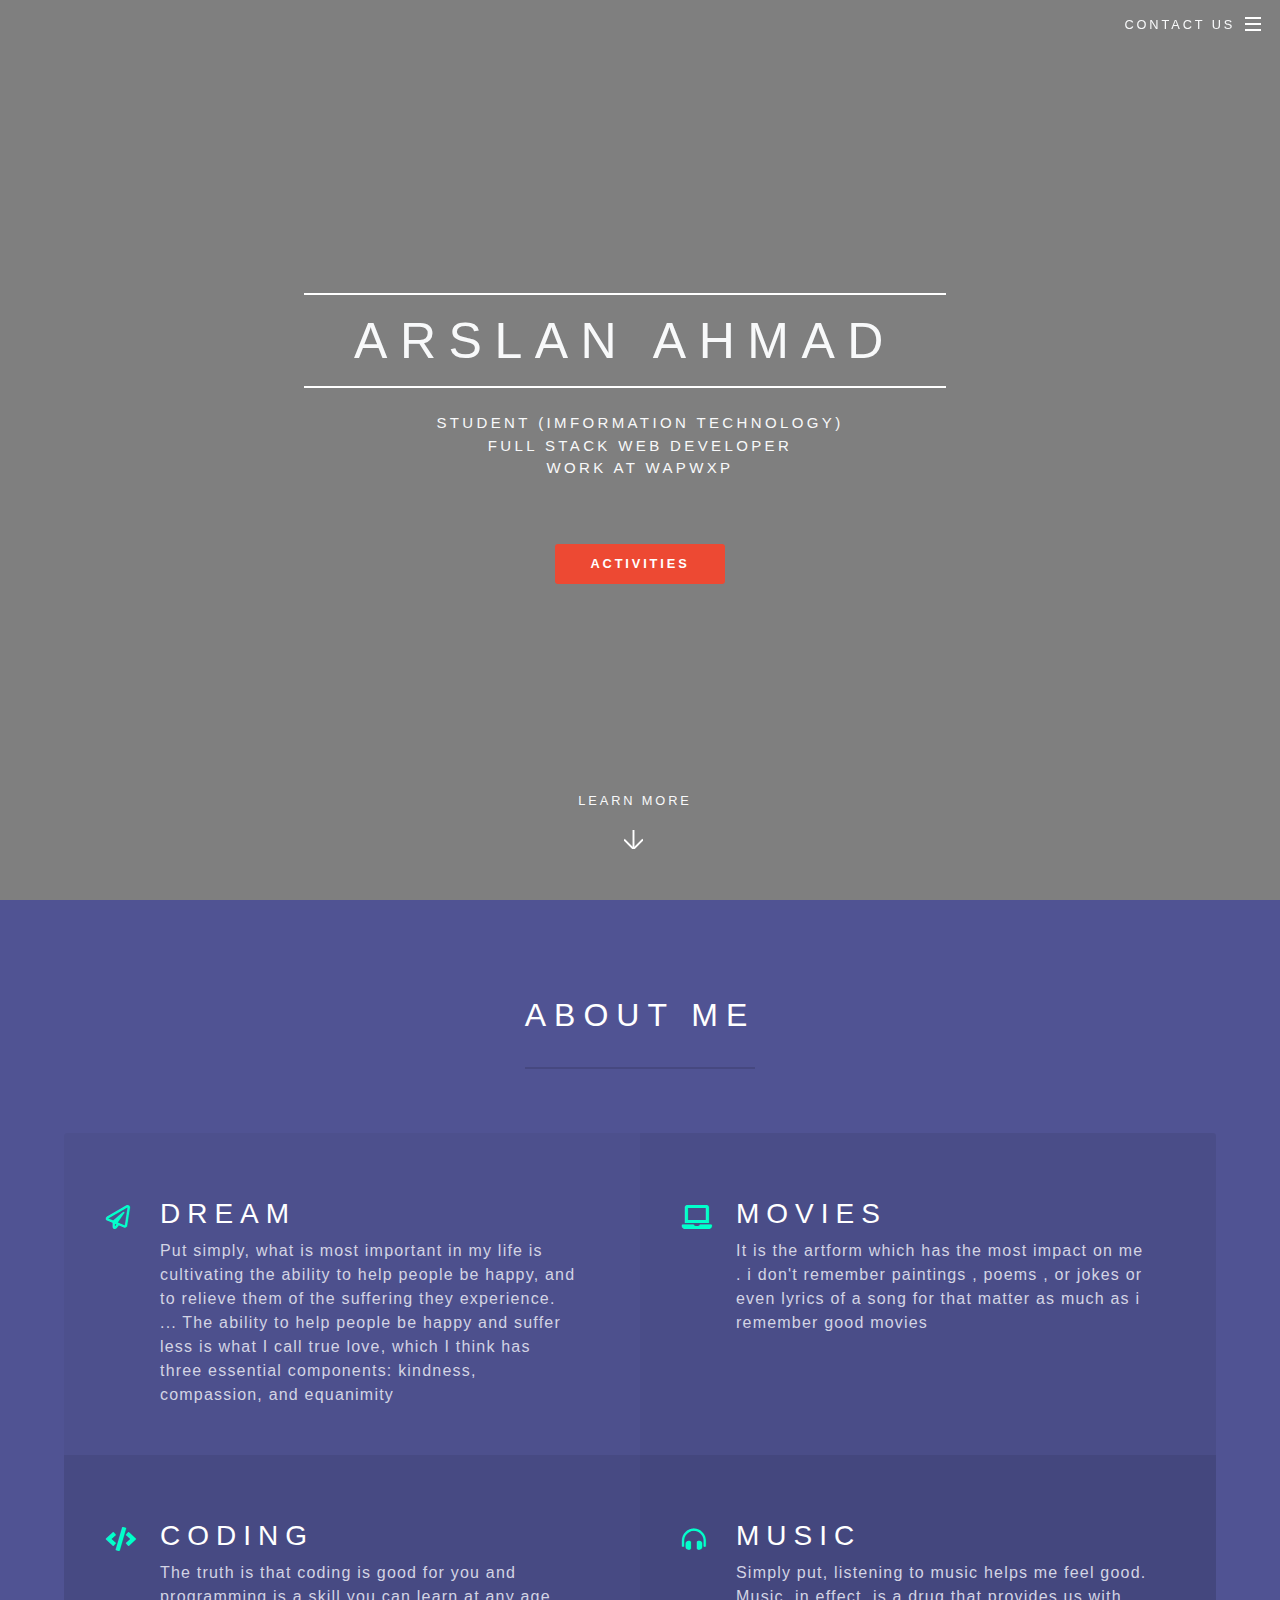
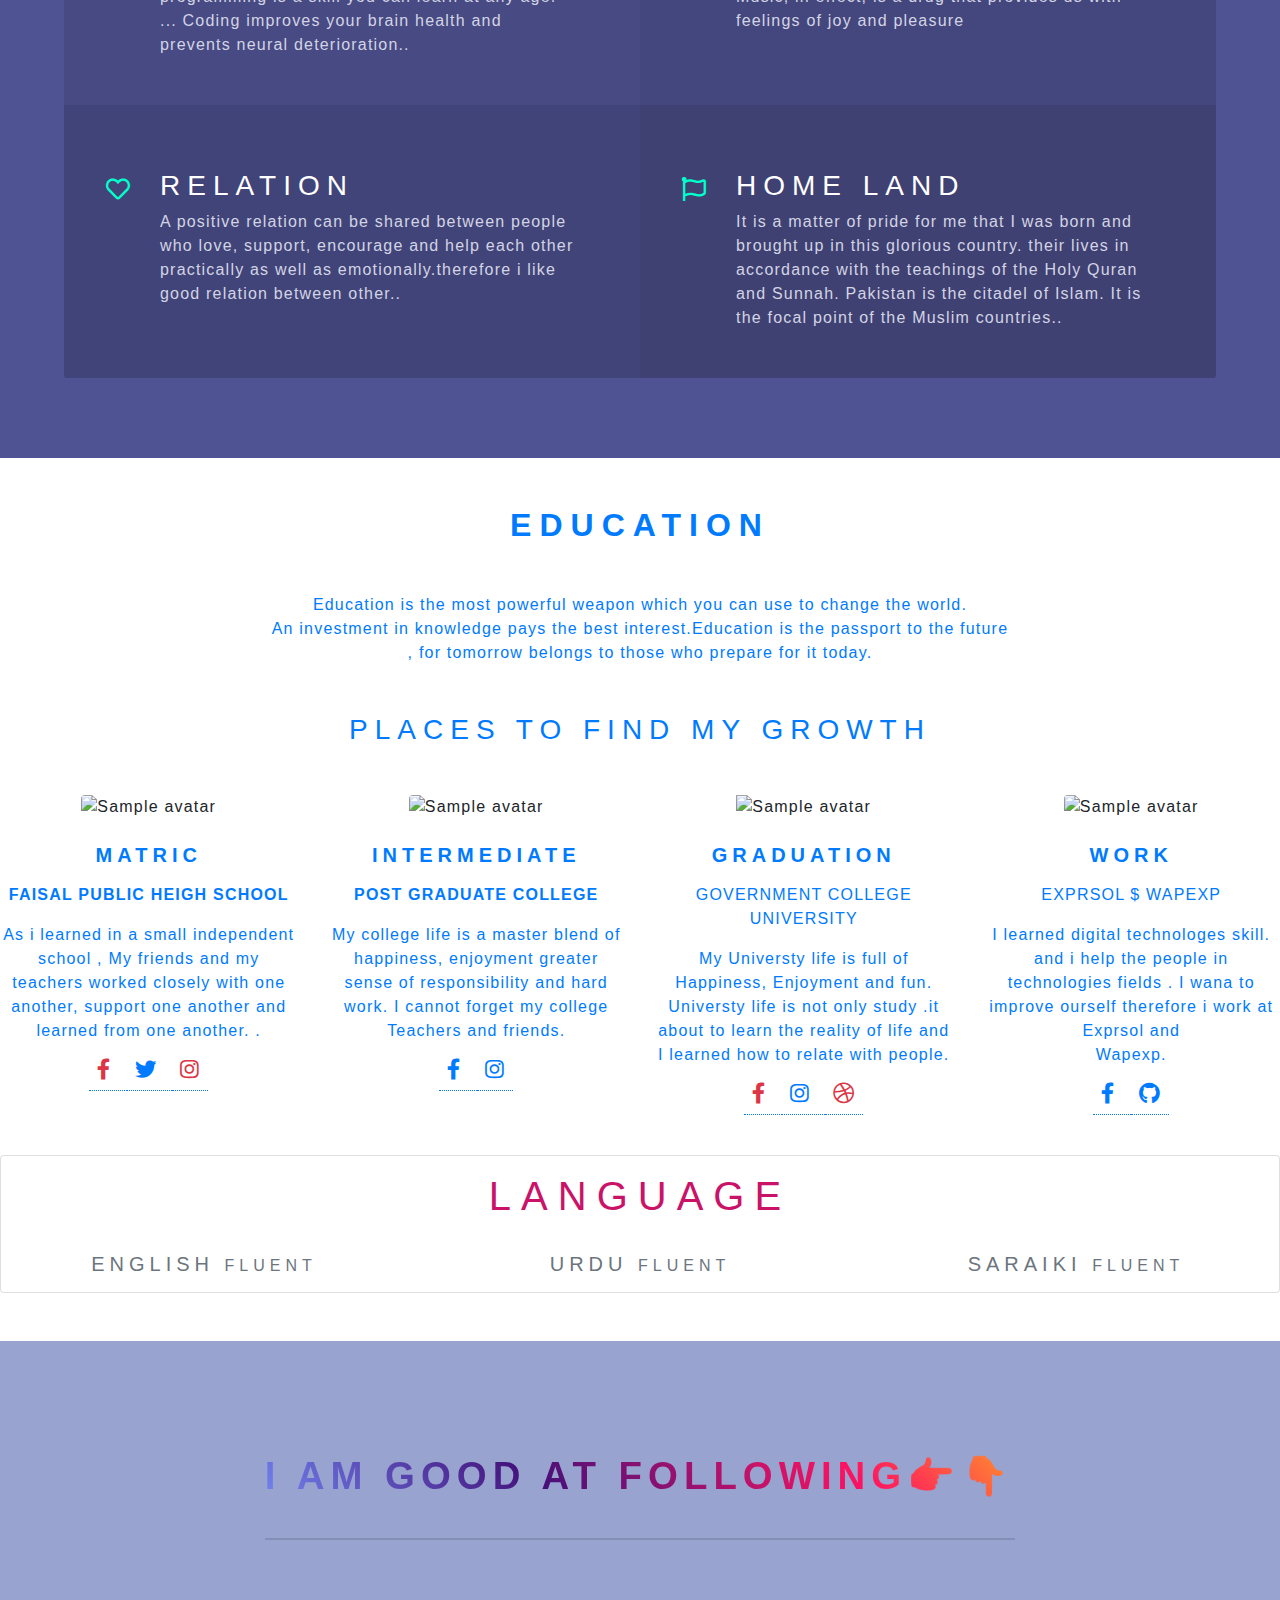
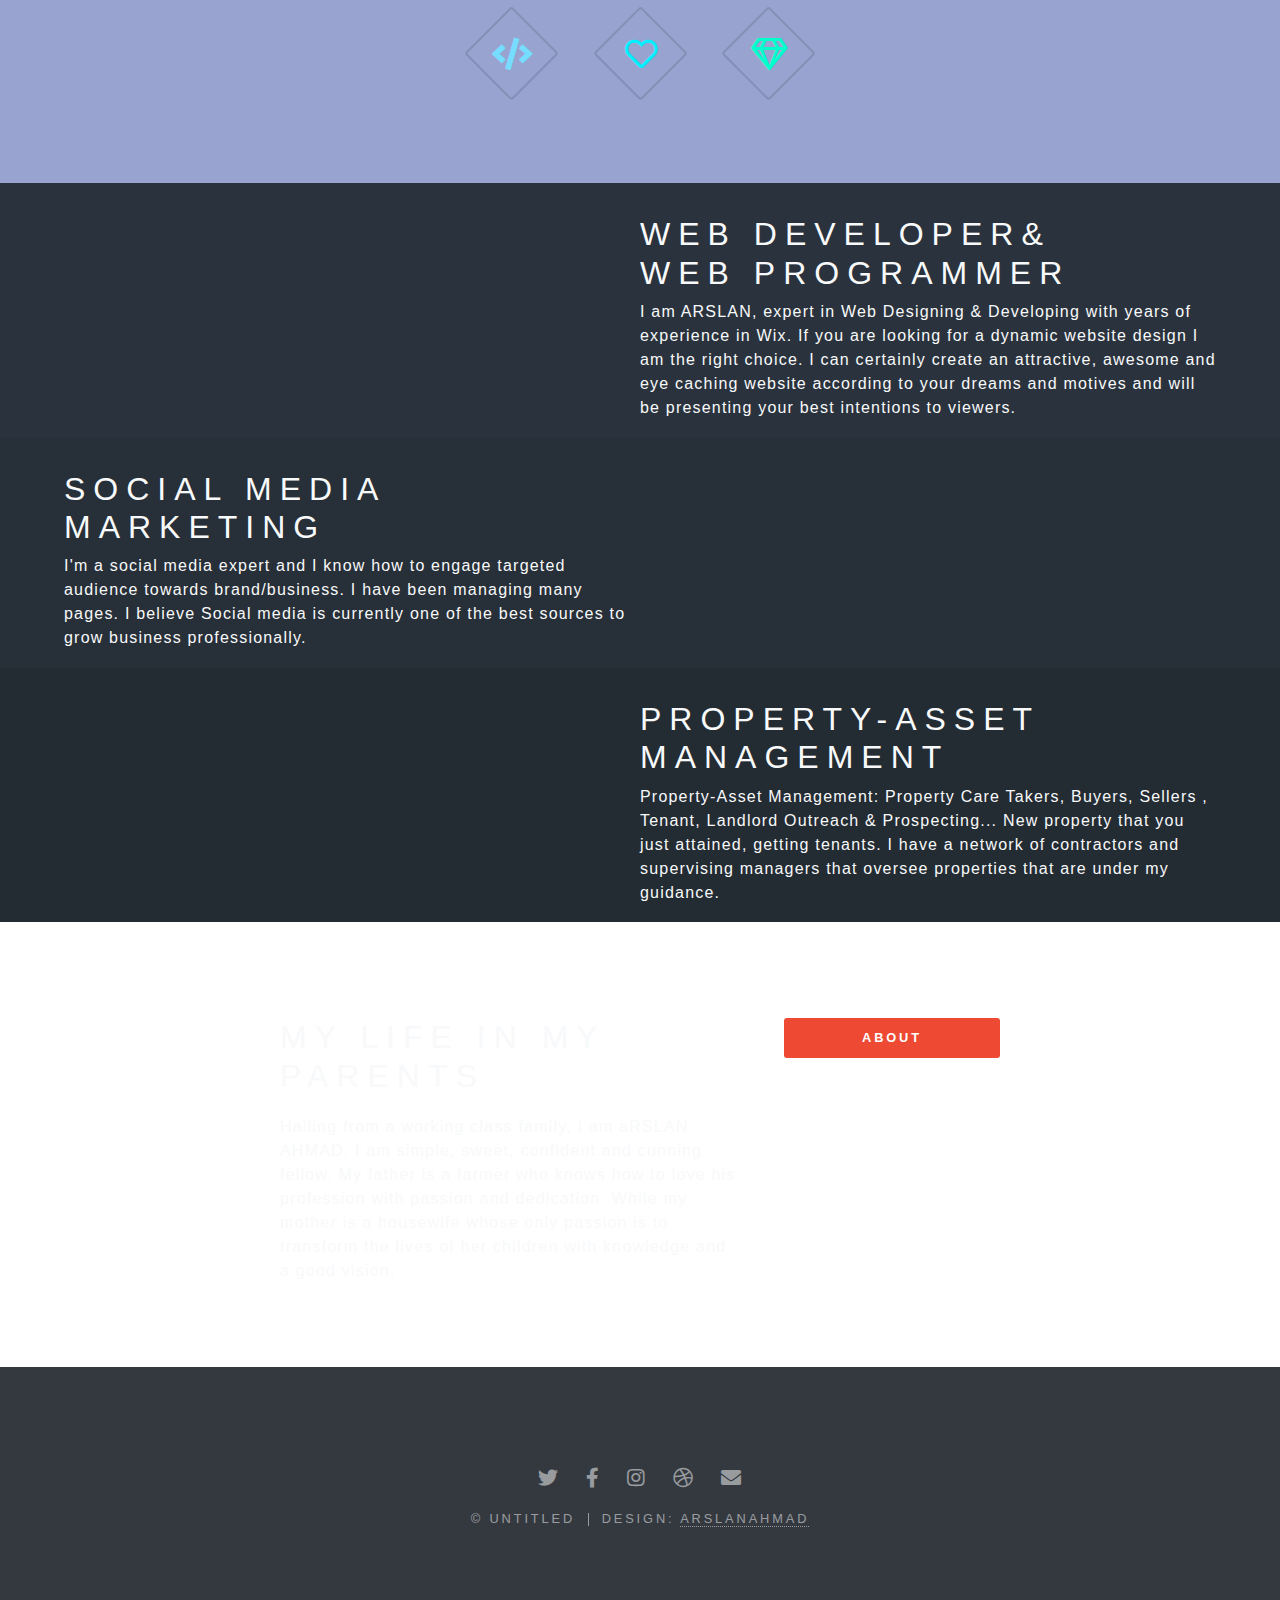
==== index.html @ 843a2f15 "update index.html" ====
<!DOCTYPE HTML>
<!--
	Spectral by HTML5 UP
	html5up.net | @ajlkn
	Free for personal and commercial use under the CCA 3.0 license (html5up.net/license)
-->
<html>
	<head>
		<title>PORTFOLIO</title>
		<meta charset="utf-8" />
		<meta name="viewport" content="width=device-width, initial-scale=1, user-scalable=no" />
		<link rel="stylesheet" href="assets/css/main.css" />
		<script src="https://code.jquery.com/jquery-3.2.1.slim.min.js" integrity="sha384-KJ3o2DKtIkvYIK3UENzmM7KCkRr/rE9/Qpg6aAZGJwFDMVNA/GpGFF93hXpG5KkN" crossorigin="anonymous"></script>
<script src="https://cdnjs.cloudflare.com/ajax/libs/popper.js/1.12.9/umd/popper.min.js" integrity="sha384-ApNbgh9B+Y1QKtv3Rn7W3mgPxhU9K/ScQsAP7hUibX39j7fakFPskvXusvfa0b4Q" crossorigin="anonymous"></script>
<script src="https://maxcdn.bootstrapcdn.com/bootstrap/4.0.0/js/bootstrap.min.js" integrity="sha384-JZR6Spejh4U02d8jOt6vLEHfe/JQGiRRSQQxSfFWpi1MquVdAyjUar5+76PVCmYl" crossorigin="anonymous"></script>
		<link rel="stylesheet" href="https://maxcdn.bootstrapcdn.com/bootstrap/4.0.0/css/bootstrap.min.css" integrity="sha384-Gn5384xqQ1aoWXA+058RXPxPg6fy4IWvTNh0E263XmFcJlSAwiGgFAW/dAiS6JXm" crossorigin="anonymous">
		<noscript><link rel="stylesheet" href="assets/css/noscript.css" /></noscript>
	</head>
	<body class="landing is-preload">

		<!-- Page Wrapper -->
			<div id="page-wrapper">

				<!-- Header -->
					<header id="header" class="alt">
						<h1><a href="index.html" class=" text-light" style="  text-decoration:none; margin-left:-30px;">ARSLAN </a></h1>
						<nav id="nav">
							<ul>
								<li class="special">
									<li><a  class="menuToggle text-light" href="ContactFrom_v1/cont/contact.html" style="text-decoration:none;">CONTACT Us</a></li>
									<div id="menu">
										<ul>
											
										
										</ul>
									</div>
								</li>
							</ul>
						</nav>
					</header>

				<!-- Banner -->
					<section id="banner">
						<div class="inner">
							<h2 class="text-light " style="font-size:50px; margin-left:-30px">ARSLAN AHMAD</h2>
							<p class="text-light mt-3" style="font-size:15px;">STUDENT (IMFORMATION TECHNOLOGY)<br />
							FULL STACK WEB DEVELOPER<br />
							WORK AT WAPWXP<br />
							</p>
							<ul class="actions special">
								<li><a href="#one" class="button primary mt-5  " style="  text-decoration:none;">Activities</a></li>
							</ul>
						</div>
						<a href="#three" class="more scrolly text-light " style="  text-decoration:none;" >Learn More</a>
					</section>

				<!-- Three -->
					<section id="three" class="wrapper style3 special">
						<div class="inner">
							<header class="major">
								<h2>ABOUT ME</h2>
								
							</header>
							<ul class="features">
								<li class="icon fa-paper-plane">
									<h3>Dream</h3>
									<p> Put simply, what is most important in my life is cultivating the ability to help people be happy, and to relieve them of the suffering they experience. ... The ability to help people be happy and suffer 
									less is what I call true love, which I think has three essential components: kindness, compassion, and equanimity</p>
								</li>
								<li class="icon solid fa-laptop">
									<h3>MOVIES</h3>
									<p>It is the artform which has the most impact on me . i don't remember paintings , poems , or jokes or even lyrics of a song for that matter as much
									as i remember good movies </p>
								</li>
								<li class="icon solid fa-code">
									<h3>CODING</h3>
									<p> The truth is that coding is good for you and programming is a skill you can learn at any age. ... Coding improves your brain 
									health and prevents neural deterioration..</p>
								</li>
								<li class="icon solid fa-headphones-alt">
									<h3>MUSIC</h3>
									<p> Simply put, listening to music helps me feel good. Music, in effect, is a drug that provides us with feelings of joy and pleasure</p>
								</li>
								<li class="icon fa-heart">
									<h3>RELATION</h3>
									<p>A positive relation can be shared between  people who love, support, encourage and help each other practically as well as emotionally.therefore i like good 
									relation between other..</p>
								</li>
								<li class="icon fa-flag">
									<h3>HOME LAND</h3>
									<p>It is a matter of pride for me that I was born and brought up in this glorious country. their lives in accordance with the teachings of the Holy Quran and Sunnah.
									Pakistan is the citadel of Islam. It is the focal point of the Muslim countries..</p>
								</li>
							</ul>
						</div>
					</section>
<!-- Section: Team v.1 -->
<section class="team-section text-center my-5 ">

  <!-- Section heading -->
  <h2 class="h1-responsive font-weight-bold my-5 text-primary">EDUCATION</h2>
  <!-- Section description -->
  <p class=" w-responsive mx-auto mb-5 text-primary">  Education is the most powerful weapon which you can use to change the world.</br>
	  An investment in knowledge pays the best interest.Education is the passport  to the future</br>
                    , for tomorrow belongs to those who prepare for it today.
   </p>
<h3 class=" mb-5 text-primary">Places to Find My Growth</h3>
  <!-- Grid row -->
  <div class="row">

    <!-- Grid column -->
    <div class="col-lg-3 blue-text  col-md-6 mb-lg-0 mb-5">
      <div class="avatar mx-auto">
        <img src="images/sch.jpeg"  height="250px" weight="250px" class="rounded z-depth-1"
          alt="Sample avatar">
      </div>
      <h5 class="font-weight-bold mt-4 mb-3 text-primary">MATRIC</h5>
      <p class="text-uppercase text-primary"><strong class="text-primary"> FAisal Public Heigh School</strong></p>
      <p class="text-primary">As i learned in a small independent school , My friends and my teachers worked closely with one
	  another, support one another and learned from one another.
       .</p>
      <ul class="list-unstyled mb-0">
        <!-- Facebook -->
        <a class="p-2 fa-lg fb-ic" href="#"> 
          <i class="fab fa-facebook-f text-danger"> </i>
        </a>
        <!-- Twitter -->
        <a class="p-2 fa-lg tw-ic" href="#">
          <i class="fab fa-twitter blue-text"> </i>
        </a>
        <!-- Instagram -->
        <a class="p-2 fa-lg ins-ic" href="#">
          <i class="fab fa-instagram text-danger"> </i>
        </a>
      </ul>
    </div>
    <!-- Grid column -->

    <!-- Grid column -->
    <div class="col-lg-3 col-md-6 mb-lg-0 mb-5">
      <div class="avatar mx-auto">
        <img src="images/sch.jpeg"  height="250px" weight="250px" class="rounded z-depth-1"
          alt="Sample avatar">
      </div>
      <h5 class="font-weight-bold mt-4 mb-3 text-primary">INTERMEDIATE</h5>
      <p class="text-uppercase text-primary"><strong class="text-primary">POST GRADUATE COLLEGE </strong></p>
      <p class="text-primary">My college life is a master blend of happiness, enjoyment greater sense of responsibility and hard work.
I cannot forget my college Teachers and friends.</p>
      <ul class="list-unstyled mb-0">
        <!-- Facebook -->
        <a class="p-2 fa-lg fb-ic" href="#">
          <i class="fab fa-facebook-f blue-text"> </i>
        </a>
        <!-- Instagram -->
        <a class="p-2 fa-lg ins-ic" href="#">
          <i class="fab fa-instagram blue-text"> </i>
        </a>
      </ul>
    </div>
    <!-- Grid column -->

    <!-- Grid column -->
    <div class="col-lg-3 col-md-6 mb-md-0 mb-5">
      <div class="avatar mx-auto">
        <img src="images/sch.jpeg"  height="250px" weight="150px" class="rounded- z-depth-1"
          alt="Sample avatar">
      </div>
      <h5 class="font-weight-bold mt-4 mb-3 text-primary">GRADUATION</h5>
      <p class="text-uppercase text-primary">Government College University</p>
      <p class="text-primary">My Universty life is full of  Happiness, Enjoyment and fun.
Universty life is not only study .it about to learn the reality of life
and I learned how to relate with people.</p>
      <ul class="list-unstyled mb-0">
        <!-- Facebook -->
        <a class="p-2 fa-lg fb-ic" href="#">
          <i class="fab fa-facebook-f text-danger"> </i>
        </a>
        <!-- Instagram -->
        <a class="p-2 fa-lg ins-ic" href="#">
          <i class="fab fa-instagram blue-text"> </i>
        </a>
        <!-- Dribbble -->
        <a class="p-2 fa-lg ins-ic" href="#">
          <i class="fab fa-dribbble text-danger"> </i>
        </a>
      </ul>
    </div>
    <!-- Grid column -->

    <!-- Grid column -->
    <div class="col-lg-3 col-md-6">
      <div class="avatar mx-auto">
        <img src="images/ex.jpg" height="250px"		class="rounded z-depth-1"
          alt="Sample avatar">
      </div>
      <h5 class="font-weight-bold mt-4 mb-3 text-primary">WORK</h5>
      <p class="text-uppercase text-primary">EXPRSOL $ WAPEXP</p>
      <p class="text-primary">I learned digital technologes skill.
and  i help the people in technologies fields .
I wana to improve ourself therefore i work at Exprsol and<br> Wapexp.</p>
      <ul class="list-unstyled mb-0">
        <!-- Facebook -->
        <a class="p-2 fa-lg fb-ic" href="#">
          <i class="fab fa-facebook-f blue-text"> </i>
        </a>
        <!-- Github -->
        <a class="p-2 fa-lg ins-ic" href="#">
          <i class="fab fa-github blue-text"> </i>
        </a>
      </ul>
    </div>
    <!-- Grid column -->

  </div>
  <!-- Grid row -->
 <div class="card mt-5 mb-5">
          <div class="card-block">
            <h2 class="mb-3 mt-3" style="font-size:40px; color:#CA1268">Language</h2>
            <div class="row">
              <div class="col-md-4">
                <div class="language-experience">
                  <h3 class="h5 m-3  text-secondary">English  <small>Fluent</small></h3>
                </div>
              </div>
              <div class="col-md-4">
                <div class="language-experience">
                  <h3 class="h5 m-3 text-secondary">Urdu  <small>Fluent</small></h3>
                </div>
              </div>
              <div class="col-md-4">
                <div class="language-experience">
                  <h3 class="h5 m-3 text-secondary" >Saraiki  <small>Fluent</small></h3>
                </div>
              </div>
            </div>
          </div>
        </div>
</section>
<!-- Section: Team v.1 -->
				<!-- One -->
					<section id="one" class="wrapper style1 special">
						<div class="inner">
							<header class="major">
								
								
								</p>
								<h3>I am good at following👉👇</h3>
							</header>
							<ul class="icons major">
							<li><span class="icon solid fa-code major style3"><span class="label">Dolor</span></span></li>
								
								<li><span class="icon fa-heart major style2"><span class="label">Ipsum</span></span></li>
								<li><span class="icon fa-gem major style1"><span class="label">Lorem</span></span></li>
							</ul>
						</div>
					</section>

				<!-- Two -->
					<section id="two" class="wrapper alt style2">
						<section class="spotlight">
							<div class="image"><img src="images/web2.jpeg" alt="" /></div><div class="content">
								<h2 class="text-light">WEB DEVELOPER&<br />
								WEB PROGRAMMER</h2>
								<p class="text-light">
								I am ARSLAN, expert in Web Designing & Developing with years of experience in Wix. If you are looking for a dynamic website design I am the right choice. I can certainly create an attractive, awesome and eye caching
								website according to your dreams and motives and will be presenting your best intentions to viewers.
								</p>
							</div>
						</section>
						<section class="spotlight">
							<div class="image"><img src="images/so.jpeg" alt="" /></div><div class="content">
								<h2 class="text-light">Social Media <br />
								Marketing</h2>
								<p class="text-light">I'm a social media expert and I know how to engage targeted audience towards brand/business. I have been managing many pages. I believe Social media
								is currently one of the best sources to grow business professionally.</p>
							</div>
						</section>
						<section class="spotlight">
							<div class="image"><img src="images/pro.jpeg" alt="" /></div><div class="content">
								<h2 class="text-light">Property-Asset<br />
								Management</h2>
								<p class="text-light">Property-Asset Management: Property Care Takers, Buyers, Sellers , Tenant, Landlord Outreach & Prospecting... New property that you just attained, getting tenants. I have a network of contractors and
								supervising managers that oversee properties that are under my guidance.</p>
							</div>
						</section>
					</section>

				<!-- CTA -->
					<section id="cta" class="wrapper style4">
						<div class="inner">
							<header>
								<h2 class="text-light pb-3">MY LIFE IN my PARENTS</h2>
								<p class="text-light">Hailing from a working class family, I am aRSLAN AHMAD. I am simple, sweet, confident and cunning fellow. My father is a farmer who knows how to love his profession with passion and dedication. While my mother is a housewife
								whose only passion is to transform the lives of her children with knowledge and a good vision.</p>
							</header>
							<ul class="actions stacked">
								<li><a href="#three" class="button fit primary" class="text-light" style="  text-decoration:none;">ABOUT</a></li>
								<li><a href="ContactFrom_v1/cont/contact.html" class="button fit" class="text-light mt-5" style="  text-decoration:none; margin-top:130px;">Learn More</a></li>
							</ul>
						</div>
					</section>

				<!-- Footer -->
					<footer id="footer">
						<ul class="icons">
							<li><a href="https://twitter.com/ArslanAzad0" class="icon brands fa-twitter"><span class="label">Twitter</span></a></li>
							<li><a href="https://www.facebook.com/profile.php?id=100014050231134" class="icon brands fa-facebook-f"><span class="label">Facebook</span></a></li>
							<li><a href="https://www.instagram.com/arslanazaad/" class="icon brands fa-instagram"><span class="label">Instagram</span></a></li>
							<li><a href="#" class="icon brands fa-dribbble"><span class="label">Dribbble</span></a></li>
							<li><a href="#" class="icon solid fa-envelope"><span class="label">Email</span></a></li>
						</ul>
						<ul class="copyright">
							<li>&copy; Untitled</li><li>Design: <a href="">aRSLANAHMAD</a></li>
						</ul>
					</footer>

			</div>

		<!-- Scripts -->
			<script src="assets/js/jquery.min.js"></script>
			<script src="assets/js/jquery.scrollex.min.js"></script>
			<script src="assets/js/jquery.scrolly.min.js"></script>
			<script src="assets/js/browser.min.js"></script>
			<script src="assets/js/breakpoints.min.js"></script>
			<script src="assets/js/util.js"></script>
			<script src="assets/js/main.js"></script>

	</body>
</html>
---- assets/css/main.css ----
@import url(fontawesome-all.min.css);
@import url("https://fonts.googleapis.com/css?family=Open+Sans:400,400italic,600,600italic,800,800italic");

/*
	Spectral by HTML5 UP
	html5up.net | @ajlkn
	Free for personal and commercial use under the CCA 3.0 license (html5up.net/license)
*/

html, body, div, span, applet, object,
iframe, h1, h2, h3, h4, h5, h6, p, blockquote,
pre, a, abbr, acronym, address, big, cite,
code, del, dfn, em, img, ins, kbd, q, s, samp,
small, strike, strong, sub, sup, tt, var, b,
u, i, center, dl, dt, dd, ol, ul, li, fieldset,
form, label, legend, table, caption, tbody,
tfoot, thead, tr, th, td, article, aside,
canvas, details, embed, figure, figcaption,
footer, header, hgroup, menu, nav, output, ruby,
section, summary, time, mark, audio, video {
	margin: 0;
	padding: 0;
	border: 0;
	font-size: 100%;
	font: inherit;
	vertical-align: baseline;}

article, aside, details, figcaption, figure,
footer, header, hgroup, menu, nav, section {
	display: block;}

body {
	line-height: 1;
}

ol, ul {
	list-style: none;
}

blockquote, q {
	quotes: none;
}

	blockquote:before, blockquote:after, q:before, q:after {
		content: '';
		content: none;
	}

table {
	border-collapse: collapse;
	border-spacing: 0;
}

body {
	-webkit-text-size-adjust: none;
}

mark {
	background-color: transparent;
	color: inherit;
}

input::-moz-focus-inner {
	border: 0;
	padding: 0;
}

input, select, textarea {
	-moz-appearance: none;
	-webkit-appearance: none;
	-ms-appearance: none;
	appearance: none;
}

/* Basic */

	@-ms-viewport {
		width: device-width;
	}

	html {
		box-sizing: border-box;
	}

	*, *:before, *:after {
		box-sizing: inherit;
	}

	body {
		background: #2e3842;
	}

		body.is-preload *, body.is-preload *:before, body.is-preload *:after {
			-moz-animation: none !important;
			-webkit-animation: none !important;
			-ms-animation: none !important;
			animation: none !important;
			-moz-transition: none !important;
			-webkit-transition: none !important;
			-ms-transition: none !important;
			transition: none !important;
		}

	body, input, select, textarea {
		color: #fff;
		font-family: "Open Sans", Helvetica, sans-serif;
		font-size: 15pt;
		font-weight: 400;
		letter-spacing: 0.075em;
		line-height: 1.65em;
	}

		@media screen and (max-width: 1680px) {

			body, input, select, textarea {
				font-size: 13pt;
			}

		}

		@media screen and (max-width: 1280px) {

			body, input, select, textarea {
				font-size: 12pt;
			}

		}

		@media screen and (max-width: 736px) {

			body, input, select, textarea {
				font-size: 11pt;
				letter-spacing: 0.0375em;
			}

		}

	a {
		-moz-transition: color 0.2s ease, border-bottom-color 0.2s ease;
		-webkit-transition: color 0.2s ease, border-bottom-color 0.2s ease;
		-ms-transition: color 0.2s ease, border-bottom-color 0.2s ease;
		transition: color 0.2s ease, border-bottom-color 0.2s ease;
		border-bottom: dotted 1px;
		color: inherit;
		text-decoration: none;
	}

		a:hover {
			border-bottom-color: transparent;
		}

	strong, b {
		color: #fff;
		font-weight: 600;
	}

	em, i {
		font-style: italic;
	}

	p {
		margin: 0 0 2em 0;
	}

	h1, h2, h3, h4, h5, h6 {
		color: #fff;
		font-weight: 800;
		letter-spacing: 0.25em;
		line-height: 1em;
		margin: 0 0 1em 0;
		text-transform: uppercase;
	}

		h1 a, h2 a, h3 a, h4 a, h5 a, h6 a {
			color: inherit;
			text-decoration: none;
		}

	h2 {
		font-size: 1.35em;
		line-height: 1.75em;
	}

		@media screen and (max-width: 736px) {

			h2 {
				font-size: 1.1em;
				line-height: 1.65em;
			}

		}

	h3 {
		font-size: 1.15em;
		line-height: 1.75em;
	}

		@media screen and (max-width: 736px) {

			h3 {
				font-size: 1em;
				line-height: 1.65em;
			}

		}

	h4 {
		font-size: 1em;
		line-height: 1.5em;
	}

	h5 {
		font-size: 0.8em;
		line-height: 1.5em;
	}

	h6 {
		font-size: 0.7em;
		line-height: 1.5em;
	}

	sub {
		font-size: 0.8em;
		position: relative;
		top: 0.5em;
	}

	sup {
		font-size: 0.8em;
		position: relative;
		top: -0.5em;
	}

	hr {
		border: 0;
		border-bottom: solid 2px #fff;
		margin: 3em 0;
	}

		hr.major {
			margin: 4.5em 0;
		}

	blockquote {
		border-left: solid 4px #fff;
		font-style: italic;
		margin: 0 0 2em 0;
		padding: 0.5em 0 0.5em 2em;
	}

	code {
		background: rgba(144, 144, 144, 0.25);
		border-radius: 3px;
		font-family: "Courier New", monospace;
		font-size: 0.9em;
		letter-spacing: 0;
		margin: 0 0.25em;
		padding: 0.25em 0.65em;
	}

	pre {
		-webkit-overflow-scrolling: touch;
		font-family: "Courier New", monospace;
		font-size: 0.9em;
		margin: 0 0 2em 0;
	}
	/* css */
li{
	text-decoration:none;
}

		pre code {
			display: block;
			line-height: 1.75em;
			padding: 1em 1.5em;
			overflow-x: auto;
		}

	.align-left {
		text-align: left;
	}

	.align-center {
		text-align: center;
	}

	.align-right {
		text-align: right;
	}

/* Row */

	.row {
		display: flex;
		flex-wrap: wrap;
		box-sizing: border-box;
		align-items: stretch;
	}

		.row > * {
			box-sizing: border-box;
		}

		.row.gtr-uniform > * > :last-child {
			margin-bottom: 0;
		}

		.row.aln-left {
			justify-content: flex-start;
		}

		.row.aln-center {
			justify-content: center;
		}

		.row.aln-right {
			justify-content: flex-end;
		}

		.row.aln-top {
			align-items: flex-start;
		}

		.row.aln-middle {
			align-items: center;
		}

		.row.aln-bottom {
			align-items: flex-end;
		}

		.row > .imp {
			order: -1;
		}

		.row > .col-1 {
			width: 8.33333%;
		}

		.row > .off-1 {
			margin-left: 8.33333%;
		}

		.row > .col-2 {
			width: 16.66667%;
		}

		.row > .off-2 {
			margin-left: 16.66667%;
		}

		.row > .col-3 {
			width: 25%;
		}

		.row > .off-3 {
			margin-left: 25%;
		}

		.row > .col-4 {
			width: 33.33333%;
		}

		.row > .off-4 {
			margin-left: 33.33333%;
		}

		.row > .col-5 {
			width: 41.66667%;
		}

		.row > .off-5 {
			margin-left: 41.66667%;
		}

		.row > .col-6 {
			width: 50%;
		}

		.row > .off-6 {
			margin-left: 50%;
		}

		.row > .col-7 {
			width: 58.33333%;
		}

		.row > .off-7 {
			margin-left: 58.33333%;
		}

		.row > .col-8 {
			width: 66.66667%;
		}

		.row > .off-8 {
			margin-left: 66.66667%;
		}

		.row > .col-9 {
			width: 75%;
		}

		.row > .off-9 {
			margin-left: 75%;
		}

		.row > .col-10 {
			width: 83.33333%;
		}

		.row > .off-10 {
			margin-left: 83.33333%;
		}

		.row > .col-11 {
			width: 91.66667%;
		}

		.row > .off-11 {
			margin-left: 91.66667%;
		}

		.row > .col-12 {
			width: 100%;
		}

		.row > .off-12 {
			margin-left: 100%;
		}

		.row.gtr-0 {
			margin-top: 0;
			margin-left: 0em;
		}

			.row.gtr-0 > * {
				padding: 0 0 0 0em;
			}

			.row.gtr-0.gtr-uniform {
				margin-top: 0em;
			}

				.row.gtr-0.gtr-uniform > * {
					padding-top: 0em;
				}

		.row.gtr-25 {
			margin-top: 0;
			margin-left: -0.375em;
		}

			.row.gtr-25 > * {
				padding: 0 0 0 0.375em;
			}

			.row.gtr-25.gtr-uniform {
				margin-top: -0.375em;
			}

				.row.gtr-25.gtr-uniform > * {
					padding-top: 0.375em;
				}

		.row.gtr-50 {
			margin-top: 0;
			margin-left: -0.75em;
		}

			.row.gtr-50 > * {
				padding: 0 0 0 0.75em;
			}

			.row.gtr-50.gtr-uniform {
				margin-top: -0.75em;
			}

				.row.gtr-50.gtr-uniform > * {
					padding-top: 0.75em;
				}

		.row {
			margin-top: 0;
			margin-left: -1.5em;
		}

			.row > * {
				padding: 0 0 0 1.5em;
			}

			.row.gtr-uniform {
				margin-top: -1.5em;
			}

				.row.gtr-uniform > * {
					padding-top: 1.5em;
				}

		.row.gtr-150 {
			margin-top: 0;
			margin-left: -2.25em;
		}

			.row.gtr-150 > * {
				padding: 0 0 0 2.25em;
			}

			.row.gtr-150.gtr-uniform {
				margin-top: -2.25em;
			}

				.row.gtr-150.gtr-uniform > * {
					padding-top: 2.25em;
				}

		.row.gtr-200 {
			margin-top: 0;
			margin-left: -3em;
		}

			.row.gtr-200 > * {
				padding: 0 0 0 3em;
			}

			.row.gtr-200.gtr-uniform {
				margin-top: -3em;
			}

				.row.gtr-200.gtr-uniform > * {
					padding-top: 3em;
				}

		@media screen and (max-width: 1680px) {

			.row {
				display: flex;
				flex-wrap: wrap;
				box-sizing: border-box;
				align-items: stretch;
			}

				.row > * {
					box-sizing: border-box;
				}

				.row.gtr-uniform > * > :last-child {
					margin-bottom: 0;
				}

				.row.aln-left {
					justify-content: flex-start;
				}

				.row.aln-center {
					justify-content: center;
				}

				.row.aln-right {
					justify-content: flex-end;
				}

				.row.aln-top {
					align-items: flex-start;
				}

				.row.aln-middle {
					align-items: center;
				}

				.row.aln-bottom {
					align-items: flex-end;
				}

				.row > .imp-xlarge {
					order: -1;
				}

				.row > .col-1-xlarge {
					width: 8.33333%;
				}

				.row > .off-1-xlarge {
					margin-left: 8.33333%;
				}

				.row > .col-2-xlarge {
					width: 16.66667%;
				}

				.row > .off-2-xlarge {
					margin-left: 16.66667%;
				}

				.row > .col-3-xlarge {
					width: 25%;
				}

				.row > .off-3-xlarge {
					margin-left: 25%;
				}

				.row > .col-4-xlarge {
					width: 33.33333%;
				}

				.row > .off-4-xlarge {
					margin-left: 33.33333%;
				}

				.row > .col-5-xlarge {
					width: 41.66667%;
				}

				.row > .off-5-xlarge {
					margin-left: 41.66667%;
				}

				.row > .col-6-xlarge {
					width: 50%;
				}

				.row > .off-6-xlarge {
					margin-left: 50%;
				}

				.row > .col-7-xlarge {
					width: 58.33333%;
				}

				.row > .off-7-xlarge {
					margin-left: 58.33333%;
				}

				.row > .col-8-xlarge {
					width: 66.66667%;
				}

				.row > .off-8-xlarge {
					margin-left: 66.66667%;
				}

				.row > .col-9-xlarge {
					width: 75%;
				}

				.row > .off-9-xlarge {
					margin-left: 75%;
				}

				.row > .col-10-xlarge {
					width: 83.33333%;
				}

				.row > .off-10-xlarge {
					margin-left: 83.33333%;
				}

				.row > .col-11-xlarge {
					width: 91.66667%;
				}

				.row > .off-11-xlarge {
					margin-left: 91.66667%;
				}

				.row > .col-12-xlarge {
					width: 100%;
				}

				.row > .off-12-xlarge {
					margin-left: 100%;
				}

				.row.gtr-0 {
					margin-top: 0;
					margin-left: 0em;
				}

					.row.gtr-0 > * {
						padding: 0 0 0 0em;
					}

					.row.gtr-0.gtr-uniform {
						margin-top: 0em;
					}

						.row.gtr-0.gtr-uniform > * {
							padding-top: 0em;
						}

				.row.gtr-25 {
					margin-top: 0;
					margin-left: -0.375em;
				}

					.row.gtr-25 > * {
						padding: 0 0 0 0.375em;
					}

					.row.gtr-25.gtr-uniform {
						margin-top: -0.375em;
					}

						.row.gtr-25.gtr-uniform > * {
							padding-top: 0.375em;
						}

				.row.gtr-50 {
					margin-top: 0;
					margin-left: -0.75em;
				}

					.row.gtr-50 > * {
						padding: 0 0 0 0.75em;
					}

					.row.gtr-50.gtr-uniform {
						margin-top: -0.75em;
					}

						.row.gtr-50.gtr-uniform > * {
							padding-top: 0.75em;
						}

				.row {
					margin-top: 0;
					margin-left: -1.5em;
				}

					.row > * {
						padding: 0 0 0 1.5em;
					}

					.row.gtr-uniform {
						margin-top: -1.5em;
					}

						.row.gtr-uniform > * {
							padding-top: 1.5em;
						}

				.row.gtr-150 {
					margin-top: 0;
					margin-left: -2.25em;
				}

					.row.gtr-150 > * {
						padding: 0 0 0 2.25em;
					}

					.row.gtr-150.gtr-uniform {
						margin-top: -2.25em;
					}

						.row.gtr-150.gtr-uniform > * {
							padding-top: 2.25em;
						}

				.row.gtr-200 {
					margin-top: 0;
					margin-left: -3em;
				}

					.row.gtr-200 > * {
						padding: 0 0 0 3em;
					}

					.row.gtr-200.gtr-uniform {
						margin-top: -3em;
					}

						.row.gtr-200.gtr-uniform > * {
							padding-top: 3em;
						}

		}

		@media screen and (max-width: 1280px) {

			.row {
				display: flex;
				flex-wrap: wrap;
				box-sizing: border-box;
				align-items: stretch;
			}

				.row > * {
					box-sizing: border-box;
				}

				.row.gtr-uniform > * > :last-child {
					margin-bottom: 0;
				}

				.row.aln-left {
					justify-content: flex-start;
				}

				.row.aln-center {
					justify-content: center;
				}

				.row.aln-right {
					justify-content: flex-end;
				}

				.row.aln-top {
					align-items: flex-start;
				}

				.row.aln-middle {
					align-items: center;
				}

				.row.aln-bottom {
					align-items: flex-end;
				}

				.row > .imp-large {
					order: -1;
				}

				.row > .col-1-large {
					width: 8.33333%;
				}

				.row > .off-1-large {
					margin-left: 8.33333%;
				}

				.row > .col-2-large {
					width: 16.66667%;
				}

				.row > .off-2-large {
					margin-left: 16.66667%;
				}

				.row > .col-3-large {
					width: 25%;
				}

				.row > .off-3-large {
					margin-left: 25%;
				}

				.row > .col-4-large {
					width: 33.33333%;
				}

				.row > .off-4-large {
					margin-left: 33.33333%;
				}

				.row > .col-5-large {
					width: 41.66667%;
				}

				.row > .off-5-large {
					margin-left: 41.66667%;
				}

				.row > .col-6-large {
					width: 50%;
				}

				.row > .off-6-large {
					margin-left: 50%;
				}

				.row > .col-7-large {
					width: 58.33333%;
				}

				.row > .off-7-large {
					margin-left: 58.33333%;
				}

				.row > .col-8-large {
					width: 66.66667%;
				}

				.row > .off-8-large {
					margin-left: 66.66667%;
				}

				.row > .col-9-large {
					width: 75%;
				}

				.row > .off-9-large {
					margin-left: 75%;
				}

				.row > .col-10-large {
					width: 83.33333%;
				}

				.row > .off-10-large {
					margin-left: 83.33333%;
				}

				.row > .col-11-large {
					width: 91.66667%;
				}

				.row > .off-11-large {
					margin-left: 91.66667%;
				}

				.row > .col-12-large {
					width: 100%;
				}

				.row > .off-12-large {
					margin-left: 100%;
				}

				.row.gtr-0 {
					margin-top: 0;
					margin-left: 0em;
				}

					.row.gtr-0 > * {
						padding: 0 0 0 0em;
					}

					.row.gtr-0.gtr-uniform {
						margin-top: 0em;
					}

						.row.gtr-0.gtr-uniform > * {
							padding-top: 0em;
						}

				.row.gtr-25 {
					margin-top: 0;
					margin-left: -0.375em;
				}

					.row.gtr-25 > * {
						padding: 0 0 0 0.375em;
					}

					.row.gtr-25.gtr-uniform {
						margin-top: -0.375em;
					}

						.row.gtr-25.gtr-uniform > * {
							padding-top: 0.375em;
						}

				.row.gtr-50 {
					margin-top: 0;
					margin-left: -0.75em;
				}

					.row.gtr-50 > * {
						padding: 0 0 0 0.75em;
					}

					.row.gtr-50.gtr-uniform {
						margin-top: -0.75em;
					}

						.row.gtr-50.gtr-uniform > * {
							padding-top: 0.75em;
						}

				.row {
					margin-top: 0;
					margin-left: -1.5em;
				}

					.row > * {
						padding: 0 0 0 1.5em;
					}

					.row.gtr-uniform {
						margin-top: -1.5em;
					}

						.row.gtr-uniform > * {
							padding-top: 1.5em;
						}

				.row.gtr-150 {
					margin-top: 0;
					margin-left: -2.25em;
				}

					.row.gtr-150 > * {
						padding: 0 0 0 2.25em;
					}

					.row.gtr-150.gtr-uniform {
						margin-top: -2.25em;
					}

						.row.gtr-150.gtr-uniform > * {
							padding-top: 2.25em;
						}

				.row.gtr-200 {
					margin-top: 0;
					margin-left: -3em;
				}

					.row.gtr-200 > * {
						padding: 0 0 0 3em;
					}

					.row.gtr-200.gtr-uniform {
						margin-top: -3em;
					}

						.row.gtr-200.gtr-uniform > * {
							padding-top: 3em;
						}

		}

		@media screen and (max-width: 980px) {

			.row {
				display: flex;
				flex-wrap: wrap;
				box-sizing: border-box;
				align-items: stretch;
			}

				.row > * {
					box-sizing: border-box;
				}

				.row.gtr-uniform > * > :last-child {
					margin-bottom: 0;
				}

				.row.aln-left {
					justify-content: flex-start;
				}

				.row.aln-center {
					justify-content: center;
				}

				.row.aln-right {
					justify-content: flex-end;
				}

				.row.aln-top {
					align-items: flex-start;
				}

				.row.aln-middle {
					align-items: center;
				}

				.row.aln-bottom {
					align-items: flex-end;
				}

				.row > .imp-medium {
					order: -1;
				}

				.row > .col-1-medium {
					width: 8.33333%;
				}

				.row > .off-1-medium {
					margin-left: 8.33333%;
				}

				.row > .col-2-medium {
					width: 16.66667%;
				}

				.row > .off-2-medium {
					margin-left: 16.66667%;
				}

				.row > .col-3-medium {
					width: 25%;
				}

				.row > .off-3-medium {
					margin-left: 25%;
				}

				.row > .col-4-medium {
					width: 33.33333%;
				}

				.row > .off-4-medium {
					margin-left: 33.33333%;
				}

				.row > .col-5-medium {
					width: 41.66667%;
				}

				.row > .off-5-medium {
					margin-left: 41.66667%;
				}

				.row > .col-6-medium {
					width: 50%;
				}

				.row > .off-6-medium {
					margin-left: 50%;
				}

				.row > .col-7-medium {
					width: 58.33333%;
				}

				.row > .off-7-medium {
					margin-left: 58.33333%;
				}

				.row > .col-8-medium {
					width: 66.66667%;
				}

				.row > .off-8-medium {
					margin-left: 66.66667%;
				}

				.row > .col-9-medium {
					width: 75%;
				}

				.row > .off-9-medium {
					margin-left: 75%;
				}

				.row > .col-10-medium {
					width: 83.33333%;
				}

				.row > .off-10-medium {
					margin-left: 83.33333%;
				}

				.row > .col-11-medium {
					width: 91.66667%;
				}

				.row > .off-11-medium {
					margin-left: 91.66667%;
				}

				.row > .col-12-medium {
					width: 100%;
				}

				.row > .off-12-medium {
					margin-left: 100%;
				}

				.row.gtr-0 {
					margin-top: 0;
					margin-left: 0em;
				}

					.row.gtr-0 > * {
						padding: 0 0 0 0em;
					}

					.row.gtr-0.gtr-uniform {
						margin-top: 0em;
					}

						.row.gtr-0.gtr-uniform > * {
							padding-top: 0em;
						}

				.row.gtr-25 {
					margin-top: 0;
					margin-left: -0.375em;
				}

					.row.gtr-25 > * {
						padding: 0 0 0 0.375em;
					}

					.row.gtr-25.gtr-uniform {
						margin-top: -0.375em;
					}

						.row.gtr-25.gtr-uniform > * {
							padding-top: 0.375em;
						}

				.row.gtr-50 {
					margin-top: 0;
					margin-left: -0.75em;
				}

					.row.gtr-50 > * {
						padding: 0 0 0 0.75em;
					}

					.row.gtr-50.gtr-uniform {
						margin-top: -0.75em;
					}

						.row.gtr-50.gtr-uniform > * {
							padding-top: 0.75em;
						}

				.row {
					margin-top: 0;
					margin-left: -1.5em;
				}

					.row > * {
						padding: 0 0 0 1.5em;
					}

					.row.gtr-uniform {
						margin-top: -1.5em;
					}

						.row.gtr-uniform > * {
							padding-top: 1.5em;
						}

				.row.gtr-150 {
					margin-top: 0;
					margin-left: -2.25em;
				}

					.row.gtr-150 > * {
						padding: 0 0 0 2.25em;
					}

					.row.gtr-150.gtr-uniform {
						margin-top: -2.25em;
					}

						.row.gtr-150.gtr-uniform > * {
							padding-top: 2.25em;
						}

				.row.gtr-200 {
					margin-top: 0;
					margin-left: -3em;
				}

					.row.gtr-200 > * {
						padding: 0 0 0 3em;
					}

					.row.gtr-200.gtr-uniform {
						margin-top: -3em;
					}

						.row.gtr-200.gtr-uniform > * {
							padding-top: 3em;
						}

		}

		@media screen and (max-width: 736px) {

			.row {
				display: flex;
				flex-wrap: wrap;
				box-sizing: border-box;
				align-items: stretch;
			}

				.row > * {
					box-sizing: border-box;
				}

				.row.gtr-uniform > * > :last-child {
					margin-bottom: 0;
				}

				.row.aln-left {
					justify-content: flex-start;
				}

				.row.aln-center {
					justify-content: center;
				}

				.row.aln-right {
					justify-content: flex-end;
				}

				.row.aln-top {
					align-items: flex-start;
				}

				.row.aln-middle {
					align-items: center;
				}

				.row.aln-bottom {
					align-items: flex-end;
				}

				.row > .imp-small {
					order: -1;
				}

				.row > .col-1-small {
					width: 8.33333%;
				}

				.row > .off-1-small {
					margin-left: 8.33333%;
				}

				.row > .col-2-small {
					width: 16.66667%;
				}

				.row > .off-2-small {
					margin-left: 16.66667%;
				}

				.row > .col-3-small {
					width: 25%;
				}

				.row > .off-3-small {
					margin-left: 25%;
				}

				.row > .col-4-small {
					width: 33.33333%;
				}

				.row > .off-4-small {
					margin-left: 33.33333%;
				}

				.row > .col-5-small {
					width: 41.66667%;
				}

				.row > .off-5-small {
					margin-left: 41.66667%;
				}

				.row > .col-6-small {
					width: 50%;
				}

				.row > .off-6-small {
					margin-left: 50%;
				}

				.row > .col-7-small {
					width: 58.33333%;
				}

				.row > .off-7-small {
					margin-left: 58.33333%;
				}

				.row > .col-8-small {
					width: 66.66667%;
				}

				.row > .off-8-small {
					margin-left: 66.66667%;
				}

				.row > .col-9-small {
					width: 75%;
				}

				.row > .off-9-small {
					margin-left: 75%;
				}

				.row > .col-10-small {
					width: 83.33333%;
				}

				.row > .off-10-small {
					margin-left: 83.33333%;
				}

				.row > .col-11-small {
					width: 91.66667%;
				}

				.row > .off-11-small {
					margin-left: 91.66667%;
				}

				.row > .col-12-small {
					width: 100%;
				}

				.row > .off-12-small {
					margin-left: 100%;
				}

				.row.gtr-0 {
					margin-top: 0;
					margin-left: 0em;
				}

					.row.gtr-0 > * {
						padding: 0 0 0 0em;
					}

					.row.gtr-0.gtr-uniform {
						margin-top: 0em;
					}

						.row.gtr-0.gtr-uniform > * {
							padding-top: 0em;
						}

				.row.gtr-25 {
					margin-top: 0;
					margin-left: -0.375em;
				}

					.row.gtr-25 > * {
						padding: 0 0 0 0.375em;
					}

					.row.gtr-25.gtr-uniform {
						margin-top: -0.375em;
					}

						.row.gtr-25.gtr-uniform > * {
							padding-top: 0.375em;
						}

				.row.gtr-50 {
					margin-top: 0;
					margin-left: -0.75em;
				}

					.row.gtr-50 > * {
						padding: 0 0 0 0.75em;
					}

					.row.gtr-50.gtr-uniform {
						margin-top: -0.75em;
					}

						.row.gtr-50.gtr-uniform > * {
							padding-top: 0.75em;
						}

				.row {
					margin-top: 0;
					margin-left: -1.5em;
				}

					.row > * {
						padding: 0 0 0 1.5em;
					}

					.row.gtr-uniform {
						margin-top: -1.5em;
					}

						.row.gtr-uniform > * {
							padding-top: 1.5em;
						}

				.row.gtr-150 {
					margin-top: 0;
					margin-left: -2.25em;
				}

					.row.gtr-150 > * {
						padding: 0 0 0 2.25em;
					}

					.row.gtr-150.gtr-uniform {
						margin-top: -2.25em;
					}

						.row.gtr-150.gtr-uniform > * {
							padding-top: 2.25em;
						}

				.row.gtr-200 {
					margin-top: 0;
					margin-left: -3em;
				}

					.row.gtr-200 > * {
						padding: 0 0 0 3em;
					}

					.row.gtr-200.gtr-uniform {
						margin-top: -3em;
					}

						.row.gtr-200.gtr-uniform > * {
							padding-top: 3em;
						}

		}

		@media screen and (max-width: 480px) {

			.row {
				display: flex;
				flex-wrap: wrap;
				box-sizing: border-box;
				align-items: stretch;
			}

				.row > * {
					box-sizing: border-box;
				}

				.row.gtr-uniform > * > :last-child {
					margin-bottom: 0;
				}

				.row.aln-left {
					justify-content: flex-start;
				}

				.row.aln-center {
					justify-content: center;
				}

				.row.aln-right {
					justify-content: flex-end;
				}

				.row.aln-top {
					align-items: flex-start;
				}

				.row.aln-middle {
					align-items: center;
				}

				.row.aln-bottom {
					align-items: flex-end;
				}

				.row > .imp-xsmall {
					order: -1;
				}

				.row > .col-1-xsmall {
					width: 8.33333%;
				}

				.row > .off-1-xsmall {
					margin-left: 8.33333%;
				}

				.row > .col-2-xsmall {
					width: 16.66667%;
				}

				.row > .off-2-xsmall {
					margin-left: 16.66667%;
				}

				.row > .col-3-xsmall {
					width: 25%;
				}

				.row > .off-3-xsmall {
					margin-left: 25%;
				}

				.row > .col-4-xsmall {
					width: 33.33333%;
				}

				.row > .off-4-xsmall {
					margin-left: 33.33333%;
				}

				.row > .col-5-xsmall {
					width: 41.66667%;
				}

				.row > .off-5-xsmall {
					margin-left: 41.66667%;
				}

				.row > .col-6-xsmall {
					width: 50%;
				}

				.row > .off-6-xsmall {
					margin-left: 50%;
				}

				.row > .col-7-xsmall {
					width: 58.33333%;
				}

				.row > .off-7-xsmall {
					margin-left: 58.33333%;
				}

				.row > .col-8-xsmall {
					width: 66.66667%;
				}

				.row > .off-8-xsmall {
					margin-left: 66.66667%;
				}

				.row > .col-9-xsmall {
					width: 75%;
				}

				.row > .off-9-xsmall {
					margin-left: 75%;
				}

				.row > .col-10-xsmall {
					width: 83.33333%;
				}

				.row > .off-10-xsmall {
					margin-left: 83.33333%;
				}

				.row > .col-11-xsmall {
					width: 91.66667%;
				}

				.row > .off-11-xsmall {
					margin-left: 91.66667%;
				}

				.row > .col-12-xsmall {
					width: 100%;
				}

				.row > .off-12-xsmall {
					margin-left: 100%;
				}

				.row.gtr-0 {
					margin-top: 0;
					margin-left: 0em;
				}

					.row.gtr-0 > * {
						padding: 0 0 0 0em;
					}

					.row.gtr-0.gtr-uniform {
						margin-top: 0em;
					}

						.row.gtr-0.gtr-uniform > * {
							padding-top: 0em;
						}

				.row.gtr-25 {
					margin-top: 0;
					margin-left: -0.375em;
				}

					.row.gtr-25 > * {
						padding: 0 0 0 0.375em;
					}

					.row.gtr-25.gtr-uniform {
						margin-top: -0.375em;
					}

						.row.gtr-25.gtr-uniform > * {
							padding-top: 0.375em;
						}

				.row.gtr-50 {
					margin-top: 0;
					margin-left: -0.75em;
				}

					.row.gtr-50 > * {
						padding: 0 0 0 0.75em;
					}

					.row.gtr-50.gtr-uniform {
						margin-top: -0.75em;
					}

						.row.gtr-50.gtr-uniform > * {
							padding-top: 0.75em;
						}

				.row {
					margin-top: 0;
					margin-left: -1.5em;
				}

					.row > * {
						padding: 0 0 0 1.5em;
					}

					.row.gtr-uniform {
						margin-top: -1.5em;
					}

						.row.gtr-uniform > * {
							padding-top: 1.5em;
						}

				.row.gtr-150 {
					margin-top: 0;
					margin-left: -2.25em;
				}

					.row.gtr-150 > * {
						padding: 0 0 0 2.25em;
					}

					.row.gtr-150.gtr-uniform {
						margin-top: -2.25em;
					}

						.row.gtr-150.gtr-uniform > * {
							padding-top: 2.25em;
						}

				.row.gtr-200 {
					margin-top: 0;
					margin-left: -3em;
				}

					.row.gtr-200 > * {
						padding: 0 0 0 3em;
					}

					.row.gtr-200.gtr-uniform {
						margin-top: -3em;
					}

						.row.gtr-200.gtr-uniform > * {
							padding-top: 3em;
						}

		}

/* Section/Article */

	section.special, article.special {
		text-align: center;
	}

	header p {
		color: rgba(255, 255, 255, 0.5);
		position: relative;
		top: -0.25em;
	}

	header h3 + p {
		font-size: 1.1em;
	}

	header h4 + p,
	header h5 + p,
	header h6 + p {
		font-size: 0.9em;
	}

	header.major {
		margin: 0 0 3.5em 0;
	}

		header.major h2, header.major h3, header.major h4, header.major h5, header.major h6 {
			border-bottom: solid 2px #fff;
			display: inline-block;
			padding-bottom: 1em;
			position: relative;
		}

			header.major h2:after, header.major h3:after, header.major h4:after, header.major h5:after, header.major h6:after {
				content: '';
				display: block;
				height: 1px;
			}

		header.major p {
			color: #fff;
			top: 0;
		}

		@media screen and (max-width: 736px) {

			header.major {
				margin: 0 0 2em 0;
			}

		}

	@media screen and (max-width: 980px) {

		header br {
			display: none;
		}

	}

/* Form */

	form {
		margin: 0 0 2em 0;
	}

	label {
		color: #fff;
		display: block;
		font-size: 0.9em;
		font-weight: 600;
		margin: 0 0 1em 0;
	}

	input[type="text"],
	input[type="password"],
	input[type="email"],
	select,
	textarea {
		-moz-appearance: none;
		-webkit-appearance: none;
		-ms-appearance: none;
		appearance: none;
		background-color: rgba(144, 144, 144, 0.25);
		border-radius: 3px;
		border: none;
		color: inherit;
		display: block;
		outline: 0;
		padding: 0 1em;
		text-decoration: none;
		width: 100%;
	}

		input[type="text"]:invalid,
		input[type="password"]:invalid,
		input[type="email"]:invalid,
		select:invalid,
		textarea:invalid {
			box-shadow: none;
		}

		input[type="text"]:focus,
		input[type="password"]:focus,
		input[type="email"]:focus,
		select:focus,
		textarea:focus {
			box-shadow: 0 0 0 2px #21b2a6;
		}

	select {
		background-size: 1.25em;
		background-repeat: no-repeat;
		background-position: calc(100% - 1em) center;
		height: 2.75em;
		padding-right: 2.75em;
		text-overflow: ellipsis;
	}

		select:focus::-ms-value {
			background-color: transparent;
		}

		select::-ms-expand {
			display: none;
		}

	input[type="text"],
	input[type="password"],
	input[type="email"],
	select {
		height: 2.75em;
	}

	textarea {
		padding: 0.75em 1em;
	}

	input[type="checkbox"],
	input[type="radio"] {
		-moz-appearance: none;
		-webkit-appearance: none;
		-ms-appearance: none;
		appearance: none;
		display: block;
		float: left;
		margin-right: -2em;
		opacity: 0;
		width: 1em;
		z-index: -1;
	}

		input[type="checkbox"] + label,
		input[type="radio"] + label {
			text-decoration: none;
			color: #fff;
			cursor: pointer;
			display: inline-block;
			font-size: 1em;
			font-weight: 400;
			padding-left: 2.4em;
			padding-right: 0.75em;
			position: relative;
		}

			input[type="checkbox"] + label:before,
			input[type="radio"] + label:before {
				-moz-osx-font-smoothing: grayscale;
				-webkit-font-smoothing: antialiased;
				display: inline-block;
				font-style: normal;
				font-variant: normal;
				text-rendering: auto;
				line-height: 1;
				text-transform: none !important;
				font-family: 'Font Awesome 5 Free';
				font-weight: 900;
			}

			input[type="checkbox"] + label:before,
			input[type="radio"] + label:before {
				background: rgba(144, 144, 144, 0.25);
				border-radius: 3px;
				content: '';
				display: inline-block;
				font-size: 0.8em;
				height: 2.0625em;
				left: 0;
				line-height: 2.0625em;
				position: absolute;
				text-align: center;
				top: 0;
				width: 2.0625em;
			}

		input[type="checkbox"]:checked + label:before,
		input[type="radio"]:checked + label:before {
			background: #2e3842;
			color: #fff;
			content: '\f00c';
		}

		input[type="checkbox"]:focus + label:before,
		input[type="radio"]:focus + label:before {
			box-shadow: 0 0 0 2px #21b2a6;
		}

	input[type="checkbox"] + label:before {
		border-radius: 3px;
	}

	input[type="radio"] + label:before {
		border-radius: 100%;
	}

	::-webkit-input-placeholder {
		color: rgba(255, 255, 255, 0.5) !important;
		opacity: 1.0;
	}

	:-moz-placeholder {
		color: rgba(255, 255, 255, 0.5) !important;
		opacity: 1.0;
	}

	::-moz-placeholder {
		color: rgba(255, 255, 255, 0.5) !important;
		opacity: 1.0;
	}

	:-ms-input-placeholder {
		color: rgba(255, 255, 255, 0.5) !important;
		opacity: 1.0;
	}

/* Box */

	.box {
		border-radius: 3px;
		border: solid 2px #fff;
		margin-bottom: 2em;
		padding: 1.5em;
	}

		.box > :last-child,
		.box > :last-child > :last-child,
		.box > :last-child > :last-child > :last-child {
			margin-bottom: 0;
		}

		.box.alt {
			border: 0;
			border-radius: 0;
			padding: 0;
		}

/* Icon */

	.icon {
		text-decoration: none;
		border-bottom: none;
		position: relative;
	}

		.icon:before {
			-moz-osx-font-smoothing: grayscale;
			-webkit-font-smoothing: antialiased;
			display: inline-block;
			font-style: normal;
			font-variant: normal;
			text-rendering: auto;
			line-height: 1;
			text-transform: none !important;
			font-family: 'Font Awesome 5 Free';
			font-weight: 400;
		}

		.icon > .label {
			display: none;
		}

		.icon:before {
			line-height: inherit;
		}

		.icon.solid:before {
			font-weight: 900;
		}

		.icon.brands:before {
			font-family: 'Font Awesome 5 Brands';
		}

		.icon.major {
			-moz-transform: rotate(-45deg);
			-webkit-transform: rotate(-45deg);
			-ms-transform: rotate(-45deg);
			transform: rotate(-45deg);
			border-radius: 3px;
			border: solid 2px #fff;
			display: inline-block;
			font-size: 1.35em;
			height: calc(3em + 2px);
			line-height: 3em;
			text-align: center;
			width: calc(3em + 2px);
		}

			.icon.major:before {
				-moz-transform: rotate(45deg);
				-webkit-transform: rotate(45deg);
				-ms-transform: rotate(45deg);
				transform: rotate(45deg);
				display: inline-block;
				font-size: 1.5em;
			}

			@media screen and (max-width: 736px) {

				.icon.major {
					font-size: 1em;
				}

			}

		.icon.style1 {
			color: #00ffcc;
		}

		.icon.style2 {
			color: #00f0ff;
		}

		.icon.style3 {
			color: #76ddff;
		}

/* Image */

	.image {
		border-radius: 3px;
		border: 0;
		display: inline-block;
		position: relative;
	}

		.image img {
			border-radius: 3px;
			display: block;
		}

		.image.left {
			float: left;
			margin: 0 2em 2em 0;
			top: 0.25em;
		}

		.image.right {
			float: right;
			margin: 0 0 2em 2em;
			top: 0.25em;
		}

		.image.left, .image.right {
			max-width: 40%;
		}

			.image.left img, .image.right img {
				width: 100%;
			}

		.image.fit {
			display: block;
			margin: 0 0 2em 0;
			width: 100%;
		}

			.image.fit img {
				width: 100%;
			}

/* List */

	ol {
		list-style: decimal;
		margin: 0 0 2em 0;
		padding-left: 1.25em;
	}

		ol li {
			padding-left: 0.25em;
		}

	ul {
		list-style: disc;
		margin: 0 0 2em 0;
		padding-left: 1em;
	}

		ul li {
			padding-left: 0.5em;
		}

		ul.alt {
			list-style: none;
			padding-left: 0;
		}

			ul.alt li {
				border-top: solid 1px #fff;
				padding: 0.5em 0;
			}

				ul.alt li:first-child {
					border-top: 0;
					padding-top: 0;
				}

	dl {
		margin: 0 0 2em 0;
	}

/* Actions */

	ul.actions {
		display: -moz-flex;
		display: -webkit-flex;
		display: -ms-flex;
		display: flex;
		cursor: default;
		list-style: none;
		margin-left: -1em;
		padding-left: 0;
	}

		ul.actions li {
			padding: 0 0 0 1em;
			vertical-align: middle;
		}

		ul.actions.special {
			-moz-justify-content: center;
			-webkit-justify-content: center;
			-ms-justify-content: center;
			justify-content: center;
			width: 100%;
			margin-left: 0;
		}

			ul.actions.special li:first-child {
				padding-left: 0;
			}

		ul.actions.stacked {
			-moz-flex-direction: column;
			-webkit-flex-direction: column;
			-ms-flex-direction: column;
			flex-direction: column;
			margin-left: 0;
		}

			ul.actions.stacked li {
				padding: 1em 0 0 0;
			}

				ul.actions.stacked li:first-child {
					padding-top: 0;
				}

		ul.actions.fit {
			width: calc(100% + 1em);
		}

			ul.actions.fit li {
				-moz-flex-grow: 1;
				-webkit-flex-grow: 1;
				-ms-flex-grow: 1;
				flex-grow: 1;
				-moz-flex-shrink: 1;
				-webkit-flex-shrink: 1;
				-ms-flex-shrink: 1;
				flex-shrink: 1;
				width: 100%;
			}

				ul.actions.fit li > * {
					width: 100%;
				}

			ul.actions.fit.stacked {
				width: 100%;
			}

		@media screen and (max-width: 480px) {

			ul.actions:not(.fixed) {
				-moz-flex-direction: column;
				-webkit-flex-direction: column;
				-ms-flex-direction: column;
				flex-direction: column;
				margin-left: 0;
				width: 100% !important;
			}

				ul.actions:not(.fixed) li {
					-moz-flex-grow: 1;
					-webkit-flex-grow: 1;
					-ms-flex-grow: 1;
					flex-grow: 1;
					-moz-flex-shrink: 1;
					-webkit-flex-shrink: 1;
					-ms-flex-shrink: 1;
					flex-shrink: 1;
					padding: 1em 0 0 0;
					text-align: center;
					width: 100%;
				}

					ul.actions:not(.fixed) li > * {
						width: 100%;
					}

					ul.actions:not(.fixed) li:first-child {
						padding-top: 0;
					}

					ul.actions:not(.fixed) li input[type="submit"],
					ul.actions:not(.fixed) li input[type="reset"],
					ul.actions:not(.fixed) li input[type="button"],
					ul.actions:not(.fixed) li button,
					ul.actions:not(.fixed) li .button {
						width: 100%;
					}

						ul.actions:not(.fixed) li input[type="submit"].icon:before,
						ul.actions:not(.fixed) li input[type="reset"].icon:before,
						ul.actions:not(.fixed) li input[type="button"].icon:before,
						ul.actions:not(.fixed) li button.icon:before,
						ul.actions:not(.fixed) li .button.icon:before {
							margin-left: -0.5em;
						}

		}

/* Icons */

	ul.icons {
		cursor: default;
		list-style: none;
		padding-left: 0;
	}

		ul.icons li {
			display: inline-block;
			padding: 0 1em 0 0;
		}

			ul.icons li:last-child {
				padding-right: 0 !important;
			}

		ul.icons.major {
			padding: 1em 0;
		}

			ul.icons.major li {
				padding-right: 3.5em;
			}

				@media screen and (max-width: 736px) {

					ul.icons.major li {
						padding: 0 1em !important;
					}

				}

/* Table */

	.table-wrapper {
		-webkit-overflow-scrolling: touch;
		overflow-x: auto;
	}

	table {
		margin: 0 0 2em 0;
		width: 100%;
	}

		table tbody tr {
			border: solid 1px #fff;
			border-left: 0;
			border-right: 0;
		}

			table tbody tr:nth-child(2n + 1) {
				background-color: rgba(144, 144, 144, 0.25);
			}

		table td {
			padding: 0.75em 0.75em;
		}

		table th {
			color: #fff;
			font-size: 0.9em;
			font-weight: 600;
			padding: 0 0.75em 0.75em 0.75em;
			text-align: left;
		}

		table thead {
			border-bottom: solid 2px #fff;
		}

		table tfoot {
			border-top: solid 2px #fff;
		}

		table.alt {
			border-collapse: separate;
		}

			table.alt tbody tr td {
				border: solid 1px #fff;
				border-left-width: 0;
				border-top-width: 0;
			}

				table.alt tbody tr td:first-child {
					border-left-width: 1px;
				}

			table.alt tbody tr:first-child td {
				border-top-width: 1px;
			}

			table.alt thead {
				border-bottom: 0;
			}

			table.alt tfoot {
				border-top: 0;
			}

/* Button */

	input[type="submit"],
	input[type="reset"],
	input[type="button"],
	button,
	.button {
		-moz-appearance: none;
		-webkit-appearance: none;
		-ms-appearance: none;
		appearance: none;
		-moz-transition: background-color 0.2s ease-in-out, color 0.2s ease-in-out;
		-webkit-transition: background-color 0.2s ease-in-out, color 0.2s ease-in-out;
		-ms-transition: background-color 0.2s ease-in-out, color 0.2s ease-in-out;
		transition: background-color 0.2s ease-in-out, color 0.2s ease-in-out;
		background-color: transparent;
		border-radius: 3px;
		border: 0;
		box-shadow: inset 0 0 0 2px #fff;
		color: #fff;
		cursor: pointer;
		display: inline-block;
		font-size: 0.8em;
		font-weight: 600;
		height: 3.125em;
		letter-spacing: 0.225em;
		line-height: 3.125em;
		max-width: 30em;
		padding: 0 2.75em;
		text-align: center;
		text-decoration: none;
		text-transform: uppercase;
		white-space: nowrap;
		overflow: hidden;
		text-overflow: ellipsis;
	}

		input[type="submit"]:hover,
		input[type="reset"]:hover,
		input[type="button"]:hover,
		button:hover,
		.button:hover {
			background-color: rgba(144, 144, 144, 0.25);
		}

		input[type="submit"]:active,
		input[type="reset"]:active,
		input[type="button"]:active,
		button:active,
		.button:active {
			background-color: rgba(144, 144, 144, 0.5);
		}

		input[type="submit"].icon:before,
		input[type="reset"].icon:before,
		input[type="button"].icon:before,
		button.icon:before,
		.button.icon:before {
			margin-right: 0.5em;
		}

		input[type="submit"].fit,
		input[type="reset"].fit,
		input[type="button"].fit,
		button.fit,
		.button.fit {
			width: 100%;
		}

		input[type="submit"].small,
		input[type="reset"].small,
		input[type="button"].small,
		button.small,
		.button.small {
			font-size: 0.8em;
		}

		input[type="submit"].large,
		input[type="reset"].large,
		input[type="button"].large,
		button.large,
		.button.large {
			font-size: 1.35em;
		}

		input[type="submit"].primary,
		input[type="reset"].primary,
		input[type="button"].primary,
		button.primary,
		.button.primary {
			background-color: #ed4933;
			box-shadow: none !important;
			color: #ffffff !important;
		}

			input[type="submit"].primary:hover,
			input[type="reset"].primary:hover,
			input[type="button"].primary:hover,
			button.primary:hover,
			.button.primary:hover {
				background-color: #ef5e4a !important;
			}

			input[type="submit"].primary:active,
			input[type="reset"].primary:active,
			input[type="button"].primary:active,
			button.primary:active,
			.button.primary:active {
				background-color: #eb341c !important;
			}

		input[type="submit"].disabled, input[type="submit"]:disabled,
		input[type="reset"].disabled,
		input[type="reset"]:disabled,
		input[type="button"].disabled,
		input[type="button"]:disabled,
		button.disabled,
		button:disabled,
		.button.disabled,
		.button:disabled {
			pointer-events: none;
			opacity: 0.25;
		}

		@media screen and (max-width: 736px) {

			input[type="submit"],
			input[type="reset"],
			input[type="button"],
			button,
			.button {
				height: 3.75em;
				line-height: 3.75em;
			}

		}

/* Features */

	.features {
		display: -moz-flex;
		display: -webkit-flex;
		display: -ms-flex;
		display: flex;
		-moz-flex-wrap: wrap;
		-webkit-flex-wrap: wrap;
		-ms-flex-wrap: wrap;
		flex-wrap: wrap;
		-moz-justify-content: center;
		-webkit-justify-content: center;
		-ms-justify-content: center;
		justify-content: center;
		list-style: none;
		padding: 0;
		width: 100%;
	}

		.features li {
			padding: 4em 4em 2em 6em ;
			display: block;
			position: relative;
			text-align: left;
			width: 50%;
		}

			.features li:nth-child(1) {
				background-color: rgba(0, 0, 0, 0.035);
			}

			.features li:nth-child(2) {
				background-color: rgba(0, 0, 0, 0.07);
			}

			.features li:nth-child(3) {
				background-color: rgba(0, 0, 0, 0.105);
			}

			.features li:nth-child(4) {
				background-color: rgba(0, 0, 0, 0.14);
			}

			.features li:nth-child(5) {
				background-color: rgba(0, 0, 0, 0.175);
			}

			.features li:nth-child(6) {
				background-color: rgba(0, 0, 0, 0.21);
			}

			.features li:nth-child(7) {
				background-color: rgba(0, 0, 0, 0.245);
			}

			.features li:nth-child(8) {
				background-color: rgba(0, 0, 0, 0.28);
			}

			.features li:nth-child(9) {
				background-color: rgba(0, 0, 0, 0.315);
			}

			.features li:nth-child(10) {
				background-color: rgba(0, 0, 0, 0.35);
			}

			.features li:before {
				display: block;
				color: #00ffcc;
				position: absolute;
				left: 1.75em;
				top: 2.75em;
				font-size: 1.5em;
			}

			.features li:nth-child(1) {
				border-top-left-radius: 3px;
			}

			.features li:nth-child(2) {
				border-top-right-radius: 3px;
			}

			.features li:nth-last-child(1) {
				border-bottom-right-radius: 3px;
			}

			.features li:nth-last-child(2) {
				border-bottom-left-radius: 3px;
			}

			@media screen and (max-width: 980px) {

				.features li {
					padding: 3em 2em 1em 2em ;
					text-align: center;
				}

					.features li:before {
						left: 0;
						margin: 0 0 1em 0;
						position: relative;
						top: 0;
					}

			}

			@media screen and (max-width: 736px) {

				.features li {
					padding: 3em 0 1em 0 ;
					background-color: transparent !important;
					border-top: solid 2px #fff;
					width: 100%;
				}

					.features li:first-child {
						border-top: 0;
					}

			}

/* Spotlight */

	.spotlight {
		-moz-align-items: center;
		-webkit-align-items: center;
		-ms-align-items: center;
		align-items: center;
		display: -moz-flex;
		display: -webkit-flex;
		display: -ms-flex;
		display: flex;
	}

		.spotlight .image {
			-moz-order: 1;
			-webkit-order: 1;
			-ms-order: 1;
			order: 1;
			border-radius: 0;
			width: 40%;
		}

			.spotlight .image img {
				border-radius: 0;
				width: 100%;
			}

		.spotlight .content {
			padding: 2em 4em 0.1em 4em ;
			-moz-order: 2;
			-webkit-order: 2;
			-ms-order: 2;
			order: 2;
			max-width: 48em;
			width: 60%;
		}

		.spotlight:nth-child(2n) {
			-moz-flex-direction: row-reverse;
			-webkit-flex-direction: row-reverse;
			-ms-flex-direction: row-reverse;
			flex-direction: row-reverse;
		}

		.spotlight:nth-child(1) {
			background-color: rgba(0, 0, 0, 0.075);
		}

		.spotlight:nth-child(2) {
			background-color: rgba(0, 0, 0, 0.15);
		}

		.spotlight:nth-child(3) {
			background-color: rgba(0, 0, 0, 0.225);
		}

		.spotlight:nth-child(4) {
			background-color: rgba(0, 0, 0, 0.3);
		}

		.spotlight:nth-child(5) {
			background-color: rgba(0, 0, 0, 0.375);
		}

		.spotlight:nth-child(6) {
			background-color: rgba(0, 0, 0, 0.45);
		}

		.spotlight:nth-child(7) {
			background-color: rgba(0, 0, 0, 0.525);
		}

		.spotlight:nth-child(8) {
			background-color: rgba(0, 0, 0, 0.6);
		}

		.spotlight:nth-child(9) {
			background-color: rgba(0, 0, 0, 0.675);
		}

		.spotlight:nth-child(10) {
			background-color: rgba(0, 0, 0, 0.75);
		}

		@media screen and (max-width: 1280px) {

			.spotlight .image {
				width: 45%;
			}

			.spotlight .content {
				width: 55%;
			}

		}

		@media screen and (max-width: 980px) {

			.spotlight {
				display: block;
			}

				.spotlight br {
					display: none;
				}

				.spotlight .image {
					width: 100%;
				}

				.spotlight .content {
					padding: 4em 3em 2em 3em ;
					max-width: none;
					text-align: center;
					width: 100%;
				}

		}

		@media screen and (max-width: 736px) {

			.spotlight .content {
				padding: 3em 2em 1em 2em ;
			}

		}

/* Wrapper */

	.wrapper {
		padding: 6em 0 4em 0 ;
	}

		.wrapper > .inner {
			width: 60em;
			margin: 0 auto;
		}

			@media screen and (max-width: 1280px) {

				.wrapper > .inner {
					width: 90%;
				}

			}

			@media screen and (max-width: 980px) {

				.wrapper > .inner {
					width: 100%;
				}

			}

		.wrapper.alt {
			padding: 0;
		}

		.wrapper.style1 {
			background-color: #99a3cf;
			color: #c8ece9;
		}

			.wrapper.style1 strong, .wrapper.style1 b {
				color: #ffffff;
			}

			.wrapper.style1 h2, .wrapper.style1 h3, .wrapper.style1 h4, .wrapper.style1 h5, .wrapper.style1 h6 {
				color: #ffffff;
				latter-spacing:1px;
			}


			.wrapper.style1 hr {
				border-color: rgba(0, 0, 0, 0.125);
			}

			.wrapper.style1 blockquote {
				border-color: rgba(0, 0, 0, 0.125);
			}

			.wrapper.style1 code {
				background: rgba(255, 255, 255, 0.075);
			}

			.wrapper.style1 header p {
				color: #a6e0db;
			}

			.wrapper.style1 header.major h2, .wrapper.style1 header.major h3, .wrapper.style1 header.major h4, .wrapper.style1 header.major h5, .wrapper.style1 header.major h6 {
				border-color: rgba(0, 0, 0, 0.125);
			}
.wrapper.style1 header.major h3{
	
	 position: relative;
  text-transform: uppercase;
  letter-spacing: 6px;
  font-size: 3vw;
  font-weight: 900;
  text-decoration: none;
  color: white;
  display: inline-block;
  background-size: 120% 100%;
  -webkit-background-clip: text;
  -webkit-text-fill-color: transparent;
  -moz-background-clip: text;
  -moz-text-fill-color: transparent;
  -ms-background-clip: text;
  -ms-text-fill-color: transparent;
  background-clip: text;
  text-fill-color: transparent;
  background-image: linear-gradient(45deg, 
                    #7794ff, 
                    #44107A,
                    #FF1361,
                    #FFF800);
  animation: .8s shake infinite alternate;
}

@keyframes shake {
  0% { transform: skewX(-15deg); }
  5% { transform: skewX(15deg); }
  10% { transform: skewX(-15deg); }
  15% { transform: skewX(15deg); }
  20% { transform: skewX(0deg); }
  100% { transform: skewX(0deg); }  
}



			.wrapper.style1 header.major p {
				color: #c8ece9;
				background-color:#474642;
				border-radius:10px;
			}
			.wrapper.style1 header.major p:hover {
				color: #474642;
				background-color:#c8ece9;
				border-radius:10px;
			}
			
			.wrapper.style1 header.major ul {
				color: #c8ece9;
				background-color:#474642;
				border-radius:100px;
				
			}
			.wrapper.style1 header.major ul:hover {
				color: #474642;
				background-color:#c8ece9;
				border-radius:10px;
			}
			


			.wrapper.style1 label {
				color: #ffffff;
			}

			.wrapper.style1 input[type="text"],
			.wrapper.style1 input[type="password"],
			.wrapper.style1 input[type="email"],
			.wrapper.style1 select,
			.wrapper.style1 textarea {
				background-color: rgba(255, 255, 255, 0.075);
			}

			.wrapper.style1 select {
				background-image: url("data:image/svg+xml;charset=utf8,%3Csvg xmlns='http://www.w3.org/2000/svg' width='40' height='40' preserveAspectRatio='none' viewBox='0 0 40 40'%3E%3Cpath d='M9.4,12.3l10.4,10.4l10.4-10.4c0.2-0.2,0.5-0.4,0.9-0.4c0.3,0,0.6,0.1,0.9,0.4l3.3,3.3c0.2,0.2,0.4,0.5,0.4,0.9 c0,0.4-0.1,0.6-0.4,0.9L20.7,31.9c-0.2,0.2-0.5,0.4-0.9,0.4c-0.3,0-0.6-0.1-0.9-0.4L4.3,17.3c-0.2-0.2-0.4-0.5-0.4-0.9 c0-0.4,0.1-0.6,0.4-0.9l3.3-3.3c0.2-0.2,0.5-0.4,0.9-0.4S9.1,12.1,9.4,12.3z' fill='rgba(0, 0, 0, 0.125)' /%3E%3C/svg%3E");
			}

				.wrapper.style1 select option {
					color: #ffffff;
					background: #21b2a6;
				}

			.wrapper.style1 input[type="checkbox"] + label,
			.wrapper.style1 input[type="radio"] + label {
				color: #c8ece9;
			}

				.wrapper.style1 input[type="checkbox"] + label:before,
				.wrapper.style1 input[type="radio"] + label:before {
					background: rgba(255, 255, 255, 0.075);
				}

			.wrapper.style1 input[type="checkbox"]:checked + label:before,
			.wrapper.style1 input[type="radio"]:checked + label:before {
				background: #ffffff;
				color: #21b2a6;
			}
			.icon fa-gem major style1{
	
	color:blue;
}
			.wrapper.style1 ::-webkit-input-placeholder {
				color: #a6e0db !important;
			}

			.wrapper.style1 :-moz-placeholder {
				color: #a6e0db !important;
			}

			.wrapper.style1 ::-moz-placeholder {
				color: #a6e0db !important;
			}

			.wrapper.style1 :-ms-input-placeholder {
				color: #a6e0db !important;
			}

			.wrapper.style1 .formerize-placeholder {
				color: #a6e0db !important;
			}

			.wrapper.style1 .icon.major {
				border-color: rgba(0, 0, 0, 0.125);
			}

			.wrapper.style1 ul.alt li {
				border-color: rgba(0, 0, 0, 0.125);
			}

			.wrapper.style1 table tbody tr {
				border-color: rgba(0, 0, 0, 0.125);
			}

				.wrapper.style1 table tbody tr:nth-child(2n + 1) {
					background-color: rgba(255, 255, 255, 0.075);
				}

			.wrapper.style1 table th {
				color: #ffffff;
			}

			.wrapper.style1 table thead {
				border-color: rgba(0, 0, 0, 0.125);
			}

			.wrapper.style1 table tfoot {
				border-color: rgba(0, 0, 0, 0.125);
			}

			.wrapper.style1 table.alt tbody tr td {
				border-color: rgba(0, 0, 0, 0.125);
			}

			.wrapper.style1 input[type="submit"],
			.wrapper.style1 input[type="reset"],
			.wrapper.style1 input[type="button"],
			.wrapper.style1 button,
			.wrapper.style1 .button {
				box-shadow: inset 0 0 0 2px rgba(0, 0, 0, 0.125);
				color: #ffffff;
			}

				.wrapper.style1 input[type="submit"]:hover,
				.wrapper.style1 input[type="reset"]:hover,
				.wrapper.style1 input[type="button"]:hover,
				.wrapper.style1 button:hover,
				.wrapper.style1 .button:hover {
					background-color: rgba(255, 255, 255, 0.075);
				}

				.wrapper.style1 input[type="submit"]:active,
				.wrapper.style1 input[type="reset"]:active,
				.wrapper.style1 input[type="button"]:active,
				.wrapper.style1 button:active,
				.wrapper.style1 .button:active {
					background-color: rgba(255, 255, 255, 0.2);
				}

			@media screen and (max-width: 736px) {

				.wrapper.style1 .features li {
					border-top-color: rgba(0, 0, 0, 0.125);
				}

			}

		.wrapper.style2 {
			background-color: #2e3842;
		}

		.wrapper.style3 {
			background-color: #505393;
			color: #d3d4e4;
		}

			.wrapper.style3 strong, .wrapper.style3 b {
				color: #ffffff;
			}

			.wrapper.style3 h2, .wrapper.style3 h3, .wrapper.style3 h4, .wrapper.style3 h5, .wrapper.style3 h6 {
				color: #ffffff;
			}

			.wrapper.style3 hr {
				border-color: rgba(0, 0, 0, 0.125);
			}

			.wrapper.style3 blockquote {
				border-color: rgba(0, 0, 0, 0.125);
			}

			.wrapper.style3 code {
				background: rgba(255, 255, 255, 0.075);
			}

			.wrapper.style3 header p {
				color: #b9bad4;
			}

			.wrapper.style3 header.major h2, .wrapper.style3 header.major h3, .wrapper.style3 header.major h4, .wrapper.style3 header.major h5, .wrapper.style3 header.major h6 {
				border-color: rgba(0, 0, 0, 0.125);
			}

			.wrapper.style3 header.major p {
				color: #d3d4e4;
			}

			.wrapper.style3 label {
				color: #ffffff;
			}

			.wrapper.style3 input[type="text"],
			.wrapper.style3 input[type="password"],
			.wrapper.style3 input[type="email"],
			.wrapper.style3 select,
			.wrapper.style3 textarea {
				background-color: rgba(255, 255, 255, 0.075);
			}

			.wrapper.style3 select {
				background-image: url("data:image/svg+xml;charset=utf8,%3Csvg xmlns='http://www.w3.org/2000/svg' width='40' height='40' preserveAspectRatio='none' viewBox='0 0 40 40'%3E%3Cpath d='M9.4,12.3l10.4,10.4l10.4-10.4c0.2-0.2,0.5-0.4,0.9-0.4c0.3,0,0.6,0.1,0.9,0.4l3.3,3.3c0.2,0.2,0.4,0.5,0.4,0.9 c0,0.4-0.1,0.6-0.4,0.9L20.7,31.9c-0.2,0.2-0.5,0.4-0.9,0.4c-0.3,0-0.6-0.1-0.9-0.4L4.3,17.3c-0.2-0.2-0.4-0.5-0.4-0.9 c0-0.4,0.1-0.6,0.4-0.9l3.3-3.3c0.2-0.2,0.5-0.4,0.9-0.4S9.1,12.1,9.4,12.3z' fill='rgba(0, 0, 0, 0.125)' /%3E%3C/svg%3E");
			}

				.wrapper.style3 select option {
					color: #ffffff;
					background: #505393;
				}

			.wrapper.style3 input[type="checkbox"] + label,
			.wrapper.style3 input[type="radio"] + label {
				color: #d3d4e4;
			}

				.wrapper.style3 input[type="checkbox"] + label:before,
				.wrapper.style3 input[type="radio"] + label:before {
					background: rgba(255, 255, 255, 0.075);
				}

			.wrapper.style3 input[type="checkbox"]:checked + label:before,
			.wrapper.style3 input[type="radio"]:checked + label:before {
				background: #ffffff;
				color: #505393;
			}

			.wrapper.style3 ::-webkit-input-placeholder {
				color: #b9bad4 !important;
			}

			.wrapper.style3 :-moz-placeholder {
				color: #b9bad4 !important;
			}

			.wrapper.style3 ::-moz-placeholder {
				color: #b9bad4 !important;
			}

			.wrapper.style3 :-ms-input-placeholder {
				color: #b9bad4 !important;
			}

			.wrapper.style3 .formerize-placeholder {
				color: #b9bad4 !important;
			}

			.wrapper.style3 .icon.major {
				border-color: rgba(0, 0, 0, 0.125);
			}

			.wrapper.style3 ul.alt li {
				border-color: rgba(0, 0, 0, 0.125);
			}

			.wrapper.style3 table tbody tr {
				border-color: rgba(0, 0, 0, 0.125);
			}

				.wrapper.style3 table tbody tr:nth-child(2n + 1) {
					background-color: rgba(255, 255, 255, 0.075);
				}

			.wrapper.style3 table th {
				color: #ffffff;
			}

			.wrapper.style3 table thead {
				border-color: rgba(0, 0, 0, 0.125);
			}

			.wrapper.style3 table tfoot {
				border-color: rgba(0, 0, 0, 0.125);
			}

			.wrapper.style3 table.alt tbody tr td {
				border-color: rgba(0, 0, 0, 0.125);
			}

			.wrapper.style3 input[type="submit"],
			.wrapper.style3 input[type="reset"],
			.wrapper.style3 input[type="button"],
			.wrapper.style3 button,
			.wrapper.style3 .button {
				box-shadow: inset 0 0 0 2px rgba(0, 0, 0, 0.125);
				color: #ffffff;
			}

				.wrapper.style3 input[type="submit"]:hover,
				.wrapper.style3 input[type="reset"]:hover,
				.wrapper.style3 input[type="button"]:hover,
				.wrapper.style3 button:hover,
				.wrapper.style3 .button:hover {
					background-color: rgba(255, 255, 255, 0.075);
				}

				.wrapper.style3 input[type="submit"]:active,
				.wrapper.style3 input[type="reset"]:active,
				.wrapper.style3 input[type="button"]:active,
				.wrapper.style3 button:active,
				.wrapper.style3 .button:active {
					background-color: rgba(255, 255, 255, 0.2);
				}

			@media screen and (max-width: 736px) {

				.wrapper.style3 .features li {
					border-top-color: rgba(0, 0, 0, 0.125);
				}

			}

		.wrapper.style4 {
			background-color: transparent;
		}

		.wrapper.style5 {
			background-color: #ffffff;
			color: #4E4852;
		}

			.wrapper.style5 strong, .wrapper.style5 b {
				color: #2E3842;
			}

			.wrapper.style5 h2, .wrapper.style5 h3, .wrapper.style5 h4, .wrapper.style5 h5, .wrapper.style5 h6 {
				color: #2E3842;
			}

			.wrapper.style5 hr {
				border-color: #dfdfdf;
			}

			.wrapper.style5 blockquote {
				border-color: #dfdfdf;
			}

			.wrapper.style5 code {
				background: rgba(0, 0, 0, 0.0375);
			}

			.wrapper.style5 header p {
				color: #8E8892;
			}

			.wrapper.style5 header.major h2, .wrapper.style5 header.major h3, .wrapper.style5 header.major h4, .wrapper.style5 header.major h5, .wrapper.style5 header.major h6 {
				border-color: #dfdfdf;
			}

			.wrapper.style5 header.major p {
				color: #4E4852;
			}

			.wrapper.style5 label {
				color: #2E3842;
			}

			.wrapper.style5 input[type="text"],
			.wrapper.style5 input[type="password"],
			.wrapper.style5 input[type="email"],
			.wrapper.style5 select,
			.wrapper.style5 textarea {
				background-color: rgba(0, 0, 0, 0.0375);
			}

			.wrapper.style5 select {
				background-image: url("data:image/svg+xml;charset=utf8,%3Csvg xmlns='http://www.w3.org/2000/svg' width='40' height='40' preserveAspectRatio='none' viewBox='0 0 40 40'%3E%3Cpath d='M9.4,12.3l10.4,10.4l10.4-10.4c0.2-0.2,0.5-0.4,0.9-0.4c0.3,0,0.6,0.1,0.9,0.4l3.3,3.3c0.2,0.2,0.4,0.5,0.4,0.9 c0,0.4-0.1,0.6-0.4,0.9L20.7,31.9c-0.2,0.2-0.5,0.4-0.9,0.4c-0.3,0-0.6-0.1-0.9-0.4L4.3,17.3c-0.2-0.2-0.4-0.5-0.4-0.9 c0-0.4,0.1-0.6,0.4-0.9l3.3-3.3c0.2-0.2,0.5-0.4,0.9-0.4S9.1,12.1,9.4,12.3z' fill='%23dfdfdf' /%3E%3C/svg%3E");
			}

				.wrapper.style5 select option {
					color: #2E3842;
					background: #ffffff;
				}

			.wrapper.style5 input[type="checkbox"] + label,
			.wrapper.style5 input[type="radio"] + label {
				color: #4E4852;
			}

				.wrapper.style5 input[type="checkbox"] + label:before,
				.wrapper.style5 input[type="radio"] + label:before {
					background: rgba(0, 0, 0, 0.0375);
				}

			.wrapper.style5 input[type="checkbox"]:checked + label:before,
			.wrapper.style5 input[type="radio"]:checked + label:before {
				background: #2E3842;
				color: #ffffff;
			}

			.wrapper.style5 ::-webkit-input-placeholder {
				color: #8E8892 !important;
			}

			.wrapper.style5 :-moz-placeholder {
				color: #8E8892 !important;
			}

			.wrapper.style5 ::-moz-placeholder {
				color: #8E8892 !important;
			}

			.wrapper.style5 :-ms-input-placeholder {
				color: #8E8892 !important;
			}

			.wrapper.style5 .formerize-placeholder {
				color: #8E8892 !important;
			}

			.wrapper.style5 .icon.major {
				border-color: #dfdfdf;
			}

			.wrapper.style5 ul.alt li {
				border-color: #dfdfdf;
			}

			.wrapper.style5 table tbody tr {
				border-color: #dfdfdf;
			}

				.wrapper.style5 table tbody tr:nth-child(2n + 1) {
					background-color: rgba(0, 0, 0, 0.0375);
				}

			.wrapper.style5 table th {
				color: #2E3842;
			}

			.wrapper.style5 table thead {
				border-color: #dfdfdf;
			}

			.wrapper.style5 table tfoot {
				border-color: #dfdfdf;
			}

			.wrapper.style5 table.alt tbody tr td {
				border-color: #dfdfdf;
			}

			.wrapper.style5 input[type="submit"],
			.wrapper.style5 input[type="reset"],
			.wrapper.style5 input[type="button"],
			.wrapper.style5 button,
			.wrapper.style5 .button {
				box-shadow: inset 0 0 0 2px #dfdfdf;
				color: #2E3842;
			}

				.wrapper.style5 input[type="submit"]:hover,
				.wrapper.style5 input[type="reset"]:hover,
				.wrapper.style5 input[type="button"]:hover,
				.wrapper.style5 button:hover,
				.wrapper.style5 .button:hover {
					background-color: rgba(0, 0, 0, 0.0375);
				}

				.wrapper.style5 input[type="submit"]:active,
				.wrapper.style5 input[type="reset"]:active,
				.wrapper.style5 input[type="button"]:active,
				.wrapper.style5 button:active,
				.wrapper.style5 .button:active {
					background-color: rgba(0, 0, 0, 0.1);
				}

			@media screen and (max-width: 736px) {

				.wrapper.style5 .features li {
					border-top-color: #dfdfdf;
				}

			}

		@media screen and (max-width: 980px) {

			.wrapper {
				padding: 4em 3em 2em 3em ;
			}

		}

		@media screen and (max-width: 736px) {

			.wrapper {
				padding: 3em 2em 1em 2em ;
			}

		}

/* Page Wrapper + Menu */

	#page-wrapper {
		-moz-transition: opacity 0.5s ease;
		-webkit-transition: opacity 0.5s ease;
		-ms-transition: opacity 0.5s ease;
		transition: opacity 0.5s ease;
		opacity: 1;
		padding-top: 3em;
	}

		#page-wrapper:before {
			background: rgba(0, 0, 0, 0);
			content: '';
			display: block;
			display: none;
			height: 100%;
			left: 0;
			position: fixed;
			top: 0;
			width: 100%;
			z-index: 10001;
		}

	#menu {
		-moz-transform: translateX(20em);
		-webkit-transform: translateX(20em);
		-ms-transform: translateX(20em);
		transform: translateX(20em);
		-moz-transition: -moz-transform 0.5s ease;
		-webkit-transition: -webkit-transform 0.5s ease;
		-ms-transition: -ms-transform 0.5s ease;
		transition: transform 0.5s ease;
		-webkit-overflow-scrolling: touch;
		background: #21b2a6;
		color: #ffffff;
		height: 100%;
		max-width: 80%;
		overflow-y: auto;
		padding: 3em 2em;
		position: fixed;
		right: 0;
		top: 0;
		width: 20em;
		z-index: 10002;
	}

		#menu ul {
			list-style: none;
			padding: 0;
		}

			#menu ul > li {
				border-top: solid 1px rgba(0, 0, 0, 0.125);
				margin: 0.5em 0 0 0;
				padding: 0.5em 0 0 0;
			}

				#menu ul > li:first-child {
					border-top: 0 !important;
					margin-top: 0 !important;
					padding-top: 0 !important;
				}

				#menu ul > li > a {
					border: 0;
					color: inherit;
					display: block;
					font-size: 0.8em;
					letter-spacing: 0.225em;
					outline: 0;
					text-decoration: none;
					text-transform: uppercase;
				}

					@media screen and (max-width: 736px) {

						#menu ul > li > a {
							line-height: 3em;
						}

					}

		#menu .close {
			background-image: url("images/close.svg");
			background-position: 4.85em 1em;
			background-repeat: no-repeat;
			border: 0;
			cursor: pointer;
			display: block;
			height: 3em;
			position: absolute;
			right: 0;
			top: 0;
			vertical-align: middle;
			width: 7em;
		}

		@media screen and (max-width: 736px) {

			#menu {
				padding: 3em 1.5em;
			}

		}

	body.is-menu-visible #page-wrapper {
		opacity: 0.35;
	}

		body.is-menu-visible #page-wrapper:before {
			display: block;
		}

	body.is-menu-visible #menu {
		-moz-transform: translateX(0);
		-webkit-transform: translateX(0);
		-ms-transform: translateX(0);
		transform: translateX(0);
	}

/* Header */

	#header {
		-moz-transition: background-color 0.2s ease;
		-webkit-transition: background-color 0.2s ease;
		-ms-transition: background-color 0.2s ease;
		transition: background-color 0.2s ease;
		background: #2e3842;
		height: 3em;
		left: 0;
		line-height: 3em;
		position: fixed;
		top: 0;
		width: 100%;
		z-index: 10000;
	}

		#header h1 {
			-moz-transition: opacity 0.2s ease;
			-webkit-transition: opacity 0.2s ease;
			-ms-transition: opacity 0.2s ease;
			transition: opacity 0.2s ease;
			height: inherit;
			left: 1.25em;
			line-height: inherit;
			position: absolute;
			top: 0;
		}

			#header h1 a {
				border: 0;
				display: block;
				height: inherit;
				line-height: inherit;
			}

				@media screen and (max-width: 736px) {

					#header h1 a {
						font-size: 0.8em;
					}

				}

		#header nav {
			height: inherit;
			line-height: inherit;
			position: absolute;
			right: 0;
			top: 0;
		}

			#header nav > ul {
				list-style: none;
				margin: 0;
				padding: 0;
				white-space: nowrap;
			}

				#header nav > ul > li {
					display: inline-block;
					padding: 0;
				}

					#header nav > ul > li > a {
						border: 0;
						color: #fff;
						display: block;
						font-size: 0.8em;
						letter-spacing: 0.225em;
						padding: 0 1.5em;
						text-transform: uppercase;
					}

						#header nav > ul > li > a.menuToggle {
							outline: 0;
							position: relative;
						}

							#header nav > ul > li > a.menuToggle:after {
								background-image: url("images/bars.svg");
								background-position: right center;
								background-repeat: no-repeat;
								content: '';
								display: inline-block;
								height: 3.75em;
								vertical-align: top;
								width: 2em;
							}

							@media screen and (max-width: 736px) {

								#header nav > ul > li > a.menuToggle {
									padding: 0 1.5em;
								}

									#header nav > ul > li > a.menuToggle span {
										display: none;
									}

							}

						@media screen and (max-width: 736px) {

							#header nav > ul > li > a {
								padding: 0 0 0 1.5em;
							}

						}

					#header nav > ul > li:first-child {
						margin-left: 0;
					}

		#header.alt {
			background: transparent;
		}

			#header.alt h1 {
				pointer-events: none;
				opacity: 0;
			}

/* Banner */

	#banner {
		display: -moz-flex;
		display: -webkit-flex;
		display: -ms-flex;
		display: flex;
		-moz-flex-direction: column;
		-webkit-flex-direction: column;
		-ms-flex-direction: column;
		flex-direction: column;
		-moz-justify-content: center;
		-webkit-justify-content: center;
		-ms-justify-content: center;
		justify-content: center;
		cursor: default;
		height: 100vh;
		min-height: 35em;
		overflow: hidden;
		position: relative;
		text-align: center;
	}

		#banner h2 {
			-moz-transform: scale(1);
			-webkit-transform: scale(1);
			-ms-transform: scale(1);
			transform: scale(1);
			-moz-transition: -moz-transform 0.5s ease, opacity 0.5s ease;
			-webkit-transition: -webkit-transform 0.5s ease, opacity 0.5s ease;
			-ms-transition: -ms-transform 0.5s ease, opacity 0.5s ease;
			transition: transform 0.5s ease, opacity 0.5s ease;
			display: inline-block;
			font-size: 1.75em;
			opacity: 1;
			padding: 0.35em 1em;
			position: relative;
			z-index: 1;
		}

			#banner h2:before, #banner h2:after {
				-moz-transition: width 0.85s ease;
				-webkit-transition: width 0.85s ease;
				-ms-transition: width 0.85s ease;
				transition: width 0.85s ease;
				-moz-transition-delay: 0.25s;
				-webkit-transition-delay: 0.25s;
				-ms-transition-delay: 0.25s;
				transition-delay: 0.25s;
				background: #fff;
				content: '';
				display: block;
				height: 2px;
				position: absolute;
				width: 100%;
			}

			#banner h2:before {
				top: 0;
				left: 0;
			}

			#banner h2:after {
				bottom: 0;
				right: 0;
			}

		#banner p {
			letter-spacing: 0.225em;
			text-transform: uppercase;
		}

			#banner p a {
				color: inherit;
			}

		#banner .more {
			-moz-transition: -moz-transform 0.75s ease, opacity 0.75s ease;
			-webkit-transition: -webkit-transform 0.75s ease, opacity 0.75s ease;
			-ms-transition: -ms-transform 0.75s ease, opacity 0.75s ease;
			transition: transform 0.75s ease, opacity 0.75s ease;
			-moz-transition-delay: 3.5s;
			-webkit-transition-delay: 3.5s;
			-ms-transition-delay: 3.5s;
			transition-delay: 3.5s;
			-moz-transform: translateY(0);
			-webkit-transform: translateY(0);
			-ms-transform: translateY(0);
			transform: translateY(0);
			border: none;
			bottom: 0;
			color: inherit;
			font-size: 0.8em;
			height: 8.5em;
			left: 50%;
			letter-spacing: 0.225em;
			margin-left: -8.5em;
			opacity: 1;
			outline: 0;
			padding-left: 0.225em;
			position: absolute;
			text-align: center;
			text-transform: uppercase;
			width: 16em;
			z-index: 1;
		}

			#banner .more:after {
				background-image: url("images/arrow.svg");
				background-position: center;
				background-repeat: no-repeat;
				background-size: contain;
				bottom: 4em;
				content: '';
				display: block;
				height: 1.5em;
				left: 50%;
				margin: 0 0 0 -0.75em;
				position: absolute;
				width: 1.5em;
			}

		#banner:after {
			pointer-events: none;
			-moz-transition: opacity 3s ease-in-out;
			-webkit-transition: opacity 3s ease-in-out;
			-ms-transition: opacity 3s ease-in-out;
			transition: opacity 3s ease-in-out;
			-moz-transition-delay: 1.25s;
			-webkit-transition-delay: 1.25s;
			-ms-transition-delay: 1.25s;
			transition-delay: 1.25s;
			content: '';
			background: #2e3842;
			display: block;
			width: 100%;
			height: 100%;
			position: absolute;
			left: 0;
			top: 0;
			opacity: 0;
		}

		@media screen and (max-width: 736px) {

			#banner {
				padding: 7em 3em 5em 3em ;
				height: auto;
				min-height: 0;
			}

				#banner h2 {
					font-size: 1.25em;
				}

				#banner br {
					display: none;
				}

				#banner .more {
					display: none;
				}

		}

	body.is-preload #banner h2 {
		-moz-transform: scale(0.95);
		-webkit-transform: scale(0.95);
		-ms-transform: scale(0.95);
		transform: scale(0.95);
		opacity: 0;
	}

		body.is-preload #banner h2:before, body.is-preload #banner h2:after {
			width: 0;
		}

	body.is-preload #banner .more {
		-moz-transform: translateY(8.5em);
		-webkit-transform: translateY(8.5em);
		-ms-transform: translateY(8.5em);
		transform: translateY(8.5em);
		opacity: 0;
	}

	body.is-preload #banner:after {
		opacity: 1;
	}

/* CTA */

	#cta .inner {
		display: -moz-flex;
		display: -webkit-flex;
		display: -ms-flex;
		display: flex;
		max-width: 45em;
	}

		#cta .inner header {
			-moz-order: 1;
			-webkit-order: 1;
			-ms-order: 1;
			order: 1;
			padding-right: 3em;
			width: 70%;
		}

			#cta .inner header p {
				color: inherit;
			}

		#cta .inner .actions {
			-moz-order: 2;
			-webkit-order: 2;
			-ms-order: 2;
			order: 2;
			width: 30%;
		}

		@media screen and (max-width: 980px) {

			#cta .inner {
				display: block;
				text-align: center;
			}

				#cta .inner header {
					padding-right: 0;
					width: 100%;
				}

				#cta .inner .actions {
					margin-left: auto;
					margin-right: auto;
					max-width: 20em;
					width: 100%;
				}

		}

		@media screen and (max-width: 736px) {

			#cta .inner .actions {
				max-width: none;
			}

		}

/* Main */

	#main > header {
		padding: 12em 0 10em 0 ;
		background-image: -moz-linear-gradient(top, rgba(0,0,0,0.5), rgba(0,0,0,0.5)), url("../../images/banner.jpg");
		background-image: -webkit-linear-gradient(top, rgba(0,0,0,0.5), rgba(0,0,0,0.5)), url("../../images/banner.jpg");
		background-image: -ms-linear-gradient(top, rgba(0,0,0,0.5), rgba(0,0,0,0.5)), url("../../images/banner.jpg");
		background-image: linear-gradient(top, rgba(0,0,0,0.5), rgba(0,0,0,0.5)), url("../../images/banner.jpg");
		background-attachment: fixed;
		background-position: center center;
		background-repeat: no-repeat;
		background-size: cover;
		text-align: center;
	}

		#main > header h2 {
			font-size: 1.75em;
			margin: 0 0 0.5em 0;
		}

		#main > header p {
			color: inherit;
			letter-spacing: 0.225em;
			text-transform: uppercase;
			top: 0;
		}

			#main > header p a {
				color: inherit;
			}

		@media screen and (max-width: 1680px) {

			#main > header {
				padding: 10em 0 8em 0 ;
			}

		}

		@media screen and (max-width: 1280px) {

			#main > header {
				padding: 8em 3em 6em 3em ;
			}

		}

		@media screen and (max-width: 980px) {

			#main > header {
				padding: 10em 3em 8em 3em ;
			}

		}

		@media screen and (max-width: 736px) {

			#main > header {
				padding: 5em 3em 3em 3em ;
			}

				#main > header h2 {
					font-size: 1.25em;
					margin: 0 0 1em 0;
				}

		}

	body.is-mobile #main > header {
		background-attachment: scroll;
	}

/* Footer */

	#footer {
		padding: 6em 0 4em 0 ;
		background-color: #1d242a;
		text-align: center;
	}

		#footer .icons {
			font-size: 1.25em;
		}

			#footer .icons a {
				color: rgba(255, 255, 255, 0.5);
			}

				#footer .icons a:hover {
					color: #fff;
				}

		#footer .copyright {
			color: rgba(255, 255, 255, 0.5);
			font-size: 0.8em;
			letter-spacing: 0.225em;
			list-style: none;
			padding: 0;
			text-transform: uppercase;
		}

			#footer .copyright li {
				border-left: solid 1px rgba(255, 255, 255, 0.5);
				display: inline-block;
				line-height: 1em;
				margin-left: 1em;
				padding-left: 1em;
			}

				#footer .copyright li:first-child {
					border-left: 0;
					margin-left: 0;
					padding-left: 0;
				}

				#footer .copyright li a {
					color: inherit;
				}

					#footer .copyright li a:hover {
						color: #fff;
					}

				@media screen and (max-width: 480px) {

					#footer .copyright li {
						border: 0;
						display: block;
						line-height: 1.65em;
						margin: 0;
						padding: 0.5em 0;
					}

				}

		@media screen and (max-width: 980px) {

			#footer {
				padding: 4em 3em 2em 3em ;
			}

		}

		@media screen and (max-width: 736px) {

			#footer {
				padding: 3em 2em 1em 2em ;
			}

		}

/* Landing */

	body.landing #page-wrapper {
		background-image: -moz-linear-gradient(top, rgba(0,0,0,0.5), rgba(0,0,0,0.5)), url("../../images/banner.jpg");
		background-image: -webkit-linear-gradient(top, rgba(0,0,0,0.5), rgba(0,0,0,0.5)), url("../../images/banner.jpg");
		background-image: -ms-linear-gradient(top, rgba(0,0,0,0.5), rgba(0,0,0,0.5)), url("../../images/banner.jpg");
		background-image: linear-gradient(top, rgba(0,0,0,0.5), rgba(0,0,0,0.5)), url("../../images/banner.jpg");
		background-attachment: fixed;
		background-position: center center;
		background-repeat: no-repeat;
		background-size: cover;
		padding-top: 0;
	}

	body.landing #footer {
		background-color: rgba(29, 36, 42, 0.9);
	}

	body.is-mobile.landing #page-wrapper {
		background: none;
	}

	body.is-mobile.landing #banner,
	body.is-mobile.landing .wrapper.style4 {
		background-image: -moz-linear-gradient(top, rgba(0,0,0,0.5), rgba(0,0,0,0.5)), url("../../images/banner.jpg");
		background-image: -webkit-linear-gradient(top, rgba(0,0,0,0.5), rgba(0,0,0,0.5)), url("../../images/banner.jpg");
		background-image: -ms-linear-gradient(top, rgba(0,0,0,0.5), rgba(0,0,0,0.5)), url("../../images/banner.jpg");
		background-image: linear-gradient(top, rgba(0,0,0,0.5), rgba(0,0,0,0.5)), url("../../images/banner.jpg");
		background-position: center center;
		background-repeat: no-repeat;
		background-size: cover;
	}

	body.is-mobile.landing #footer {
		background-color: #1d242a;
	}
---- assets/css/noscript.css ----
/*
	Spectral by HTML5 UP
	html5up.net | @ajlkn
	Free for personal and commercial use under the CCA 3.0 license (html5up.net/license)
*/

/* Banner */

	body.is-preload #banner h2 {
		-moz-transform: none;
		-webkit-transform: none;
		-ms-transform: none;
		transform: none;
		opacity: 1;
	}

		body.is-preload #banner h2:before, body.is-preload #banner h2:after {
			width: 100%;
		}

	body.is-preload #banner .more {
		-moz-transform: none;
		-webkit-transform: none;
		-ms-transform: none;
		transform: none;
		opacity: 1;
	}

	body.is-preload #banner:after {
		opacity: 0;
	}
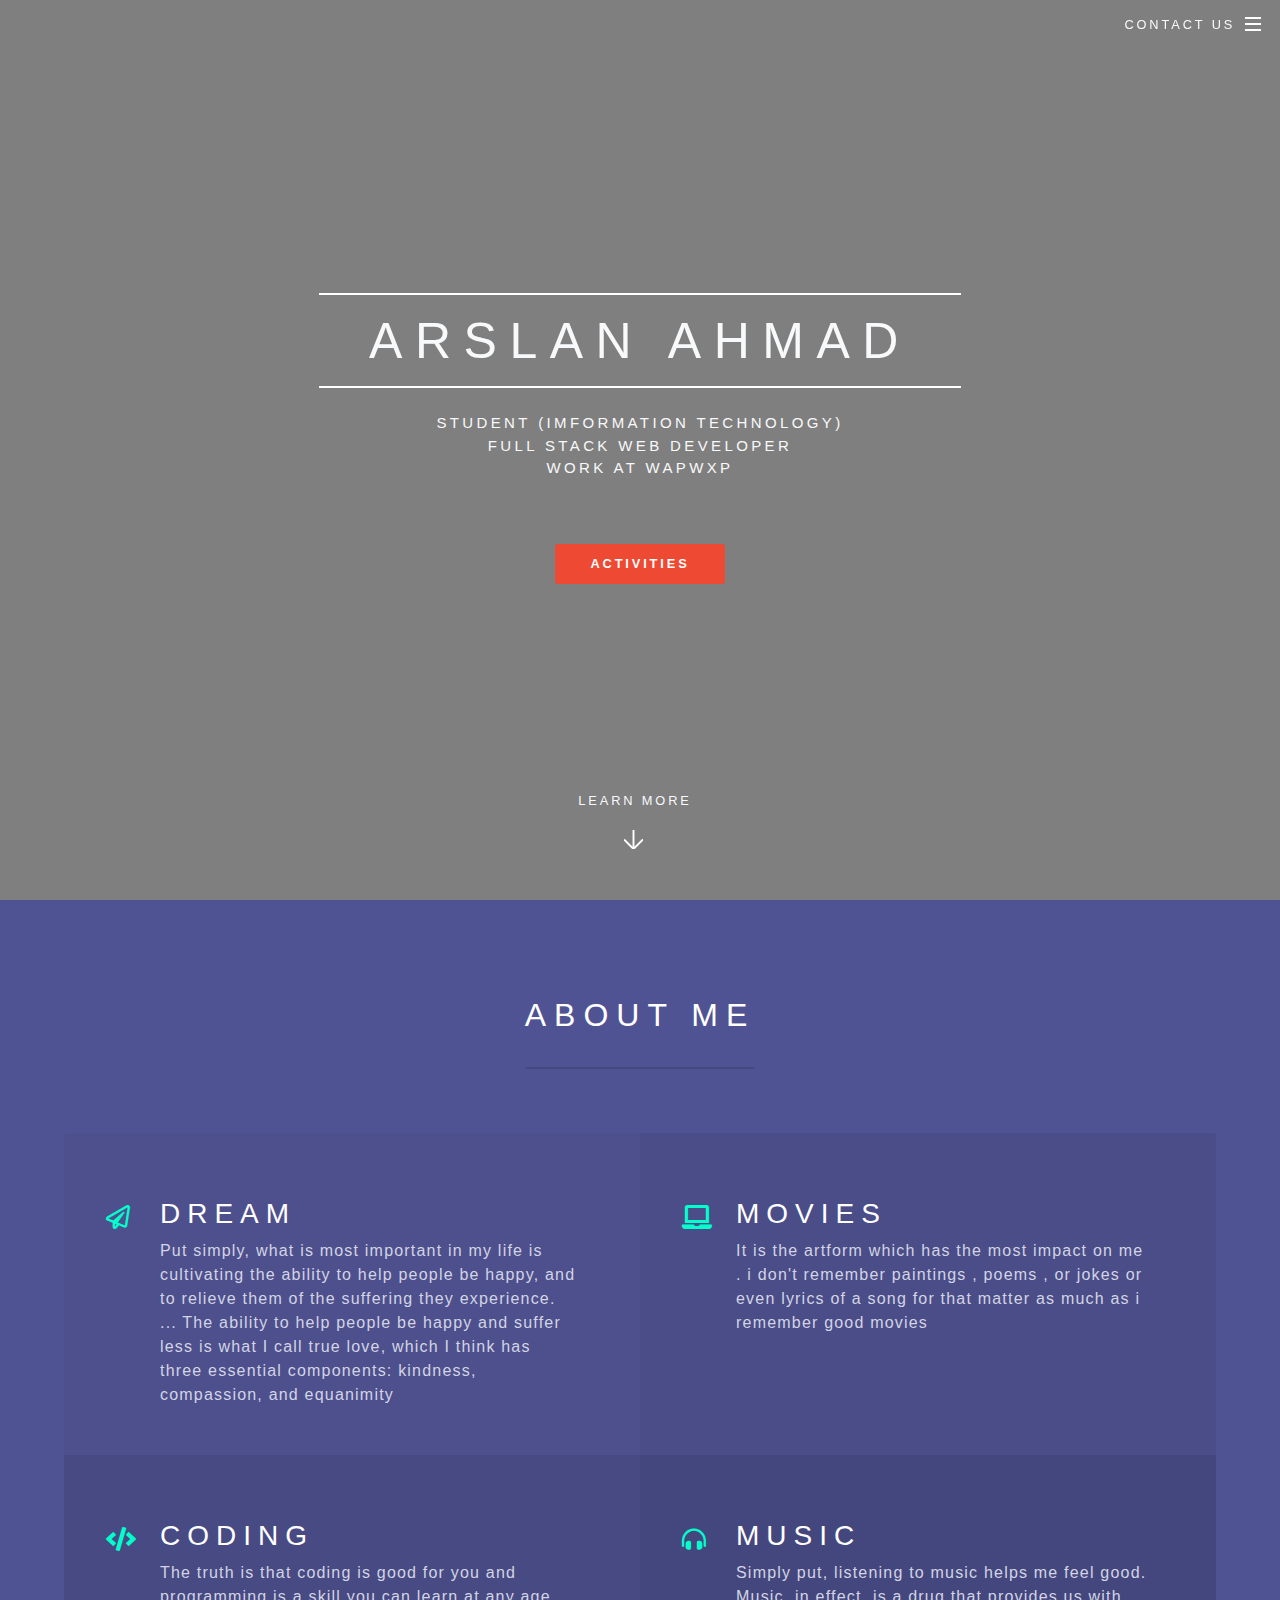
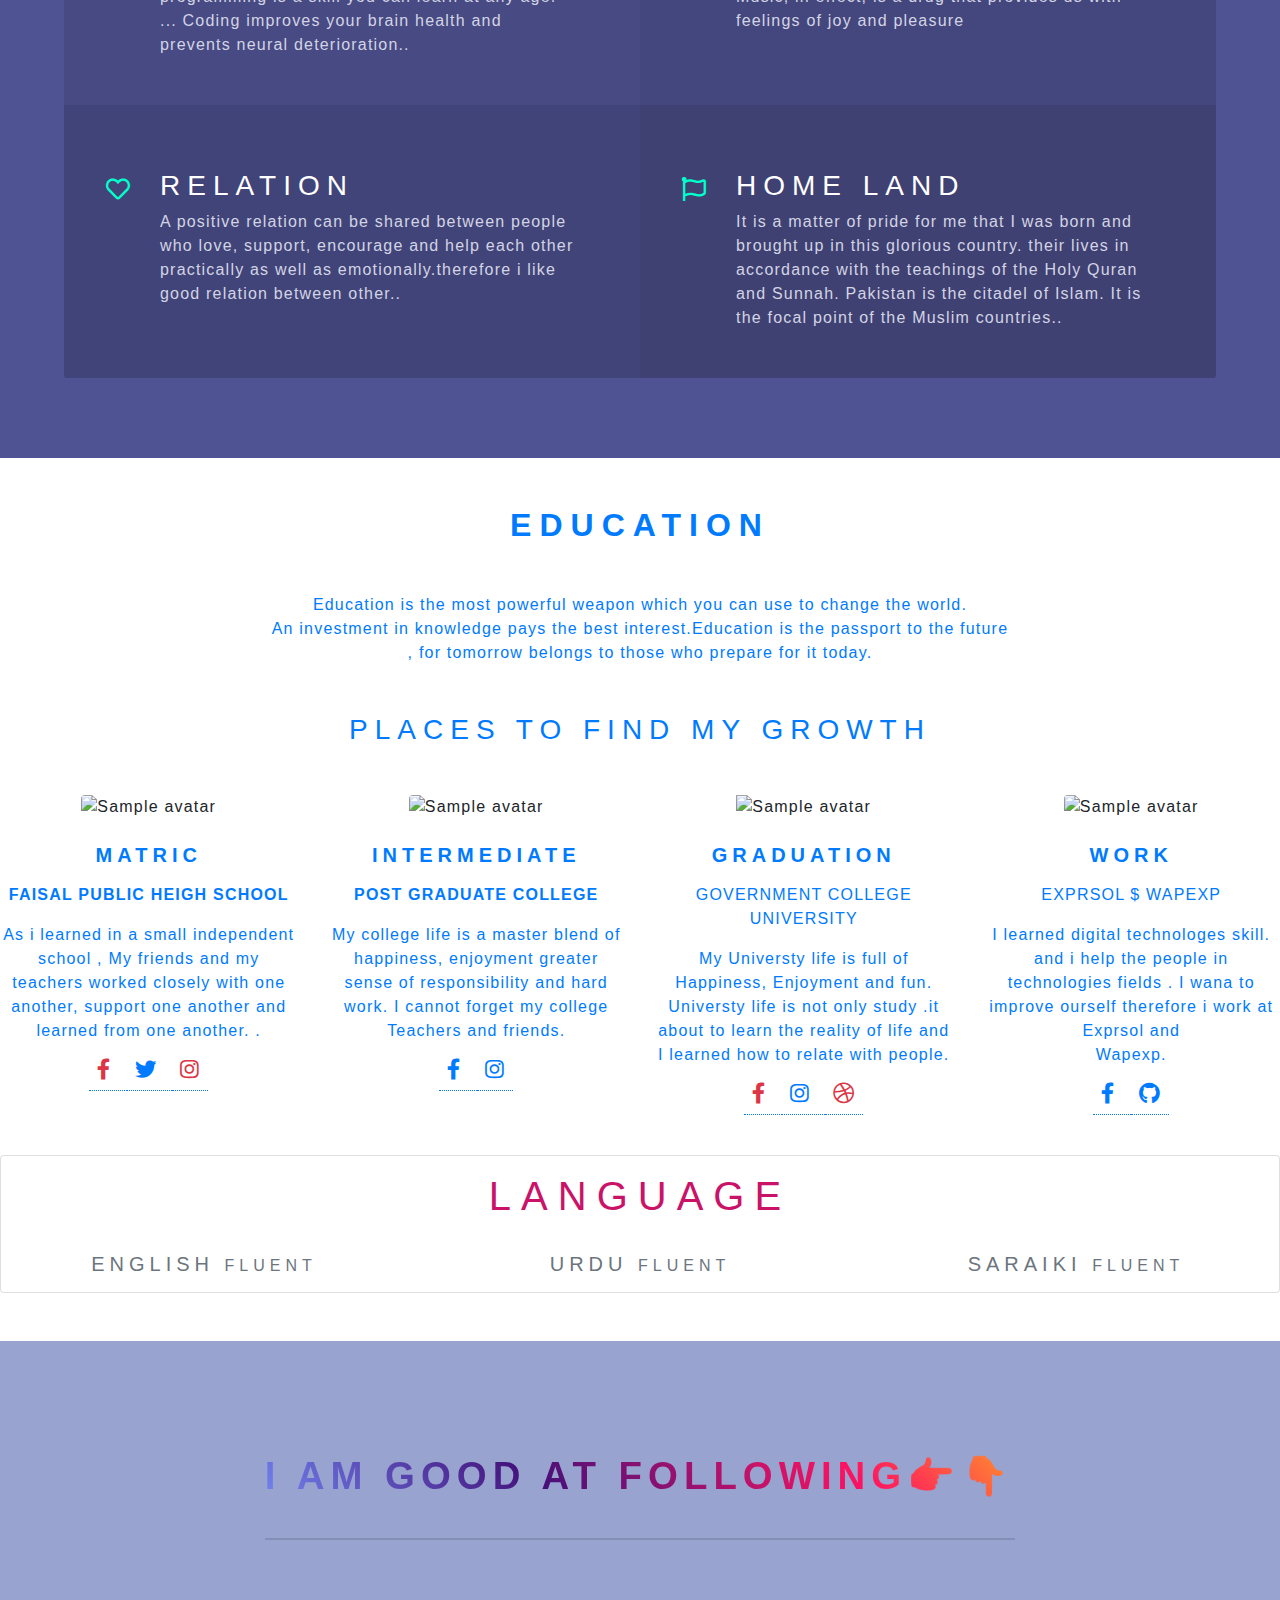
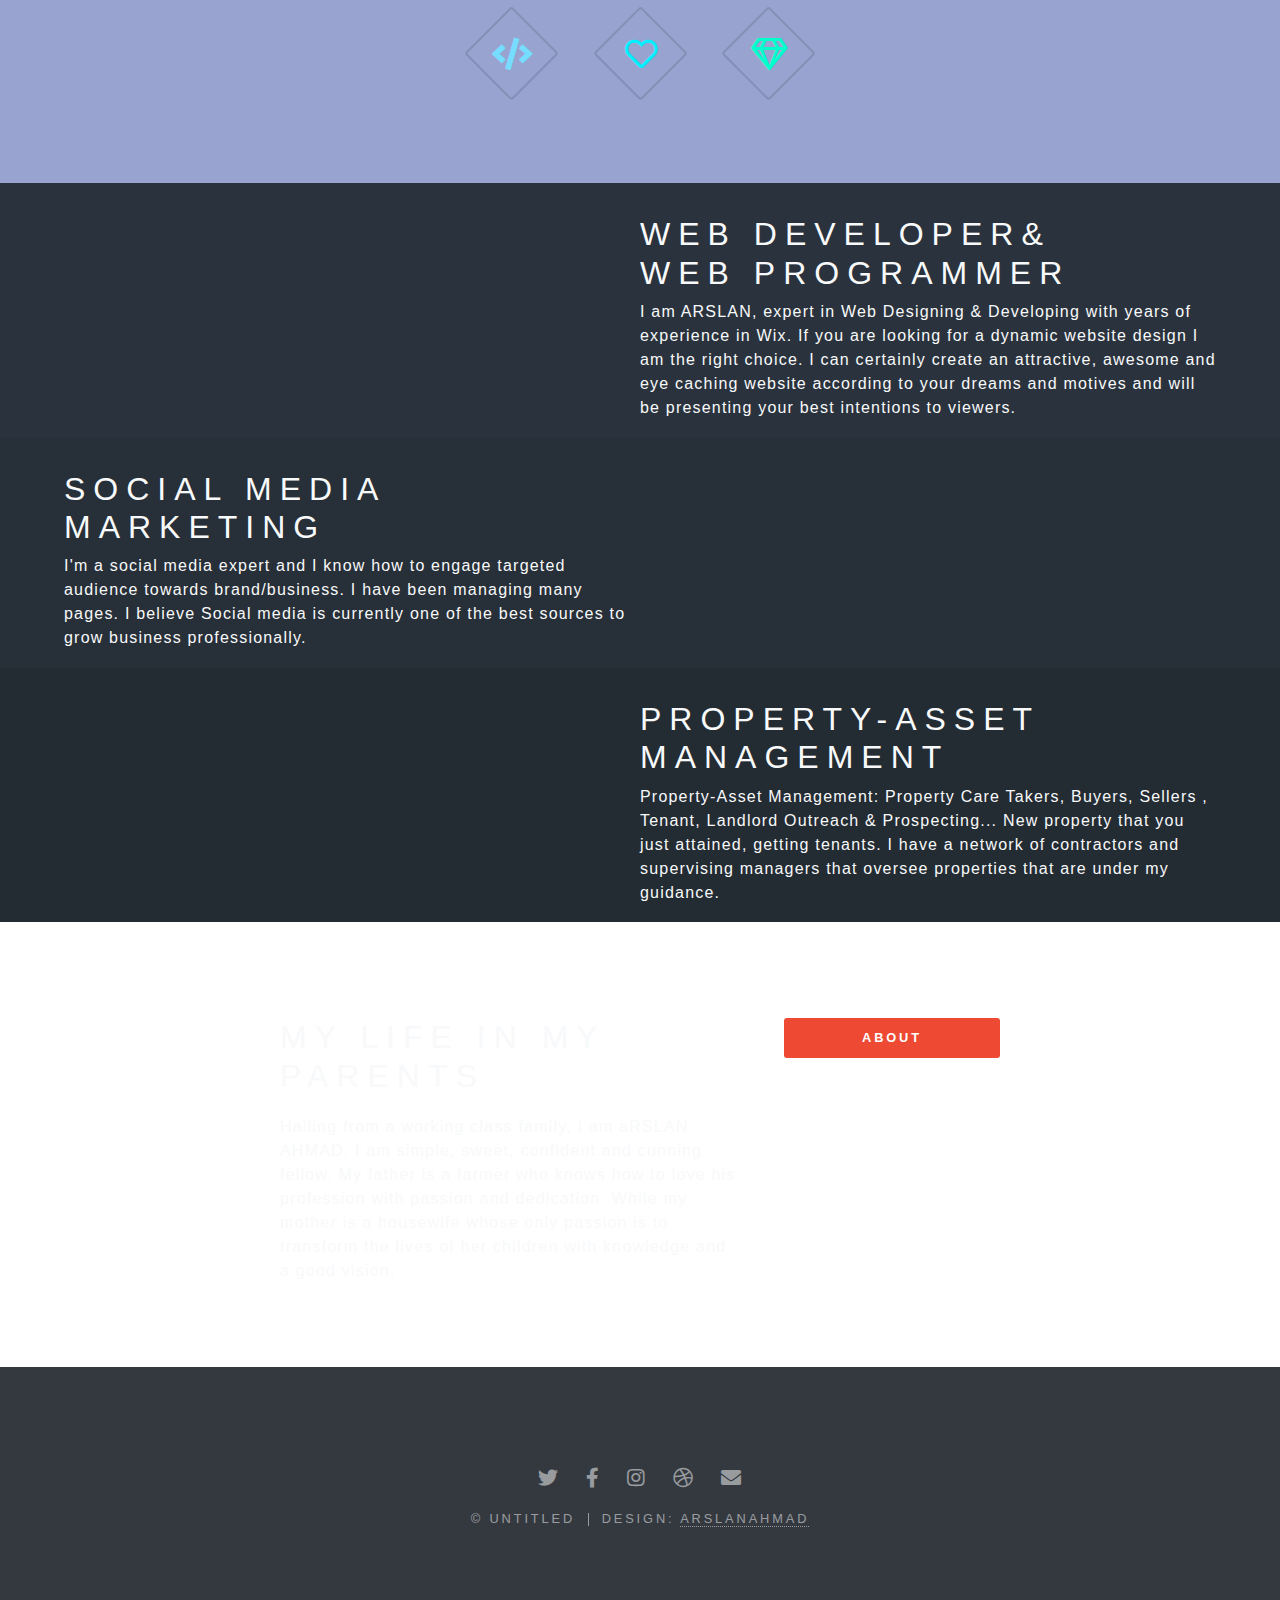
==== commit 6fee325a: "update index.html" ====
--- a/index.html
+++ b/index.html
@@ -42,7 +42,7 @@
 				<!-- Banner -->
 					<section id="banner">
 						<div class="inner">
-							<h2 class="text-light " style="font-size:50px; margin-left:-30px">ARSLAN AHMAD</h2>
+							<h2 class="text-light " style="font-size:50px; padding-left:-30px">ARSLAN AHMAD</h2>
 							<p class="text-light mt-3" style="font-size:15px;">STUDENT (IMFORMATION TECHNOLOGY)<br />
 							FULL STACK WEB DEVELOPER<br />
 							WORK AT WAPWXP<br />
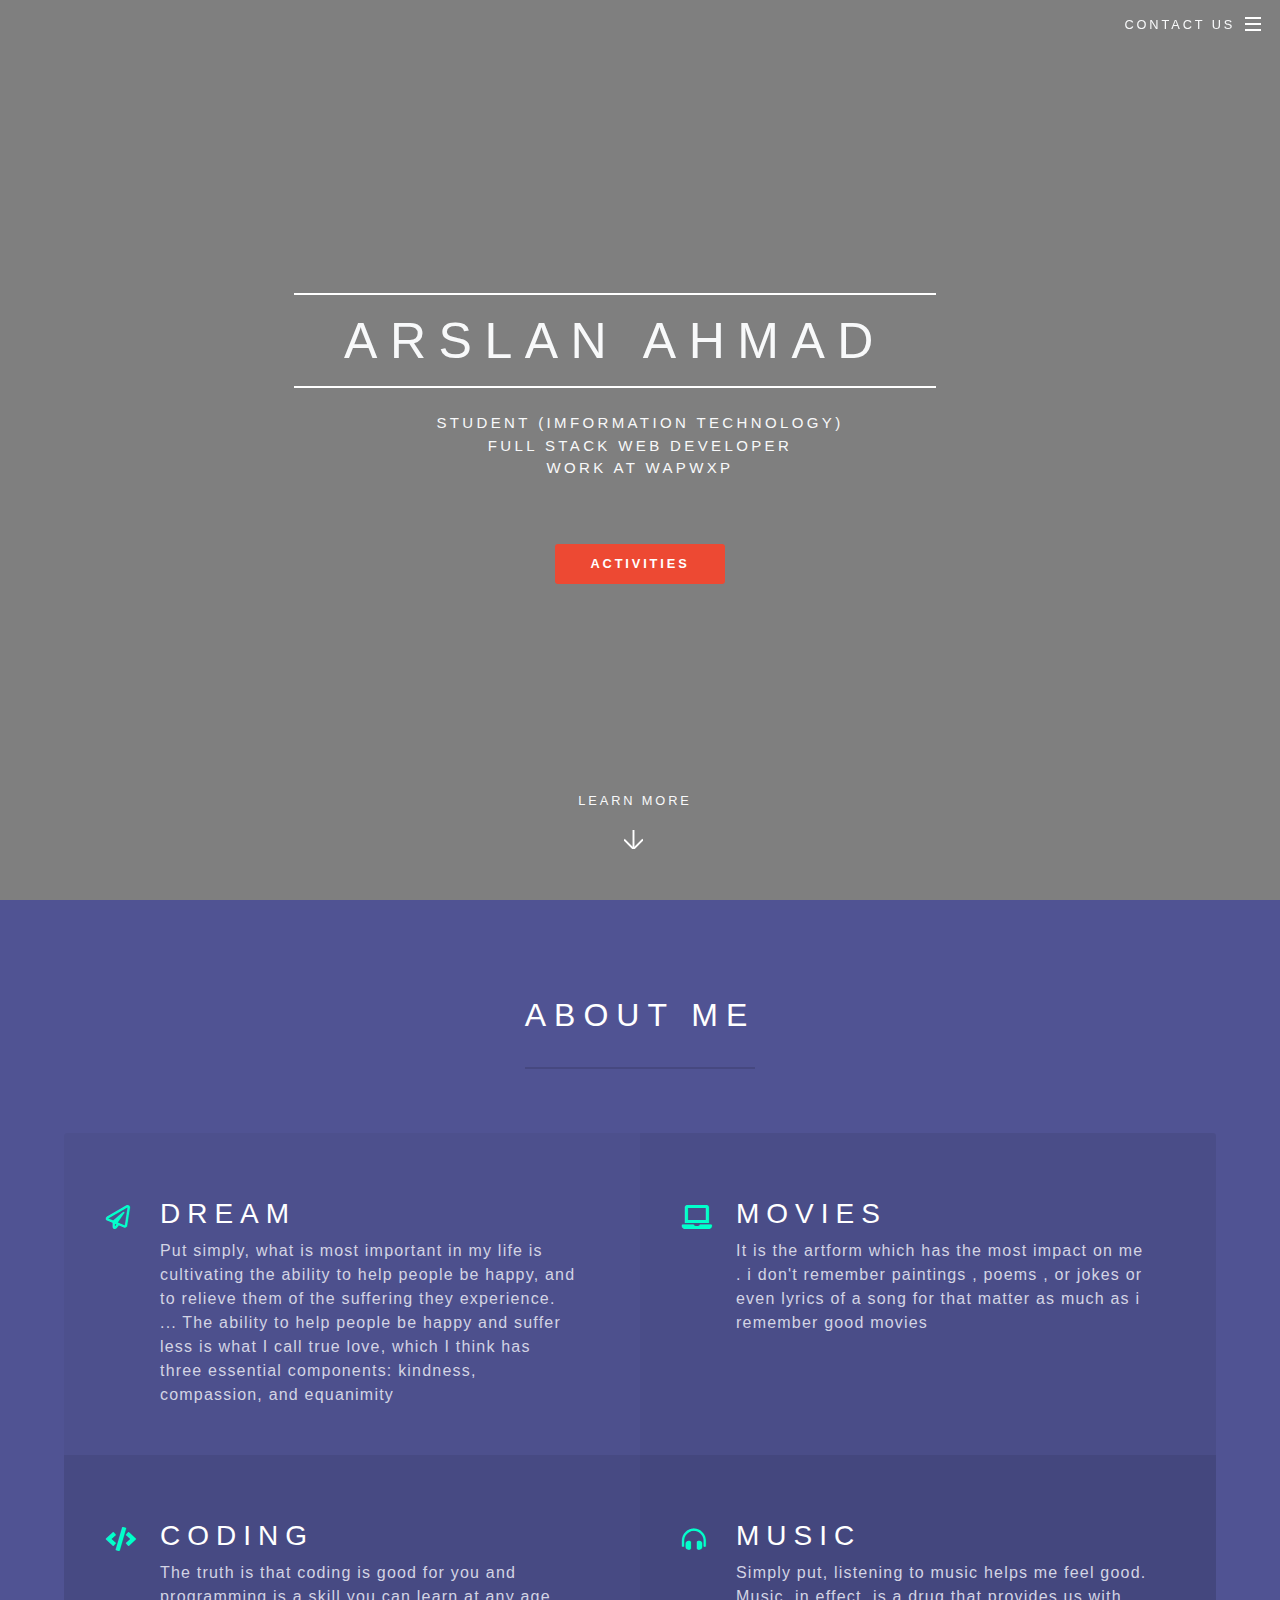
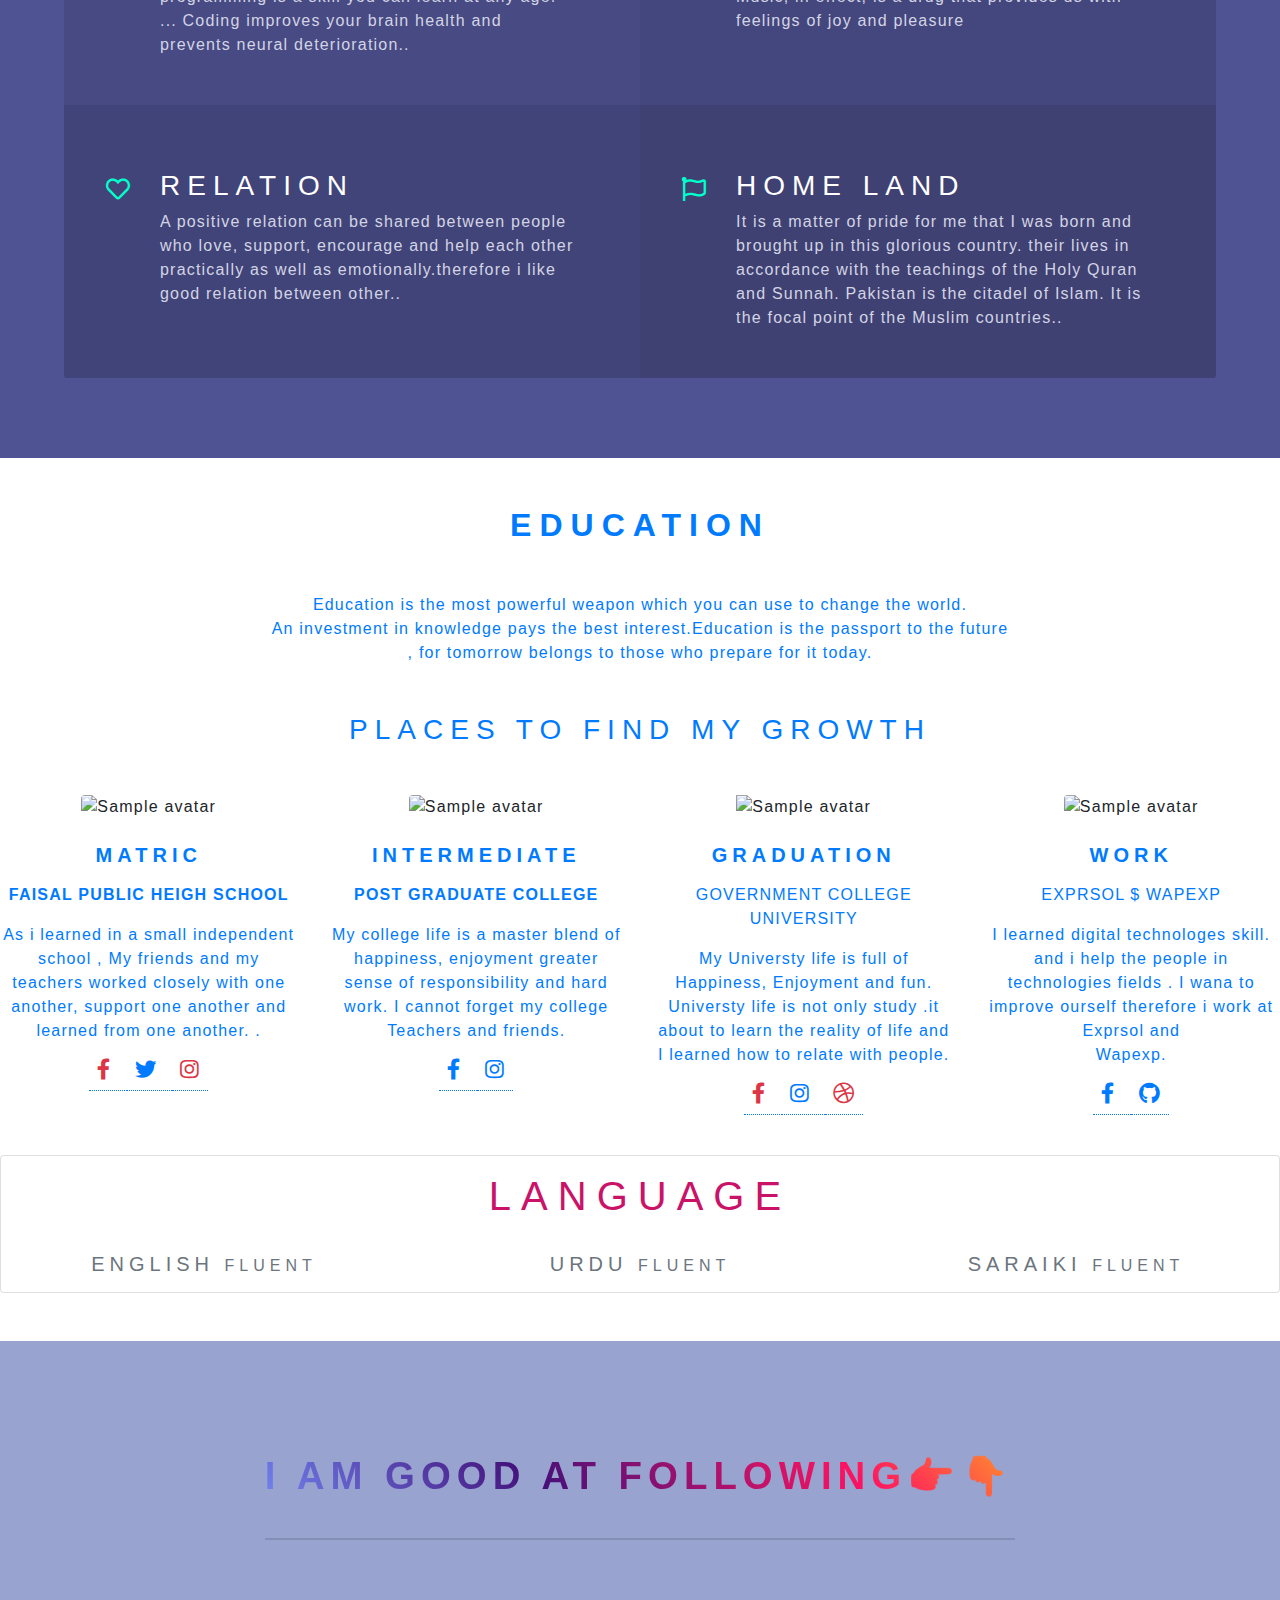
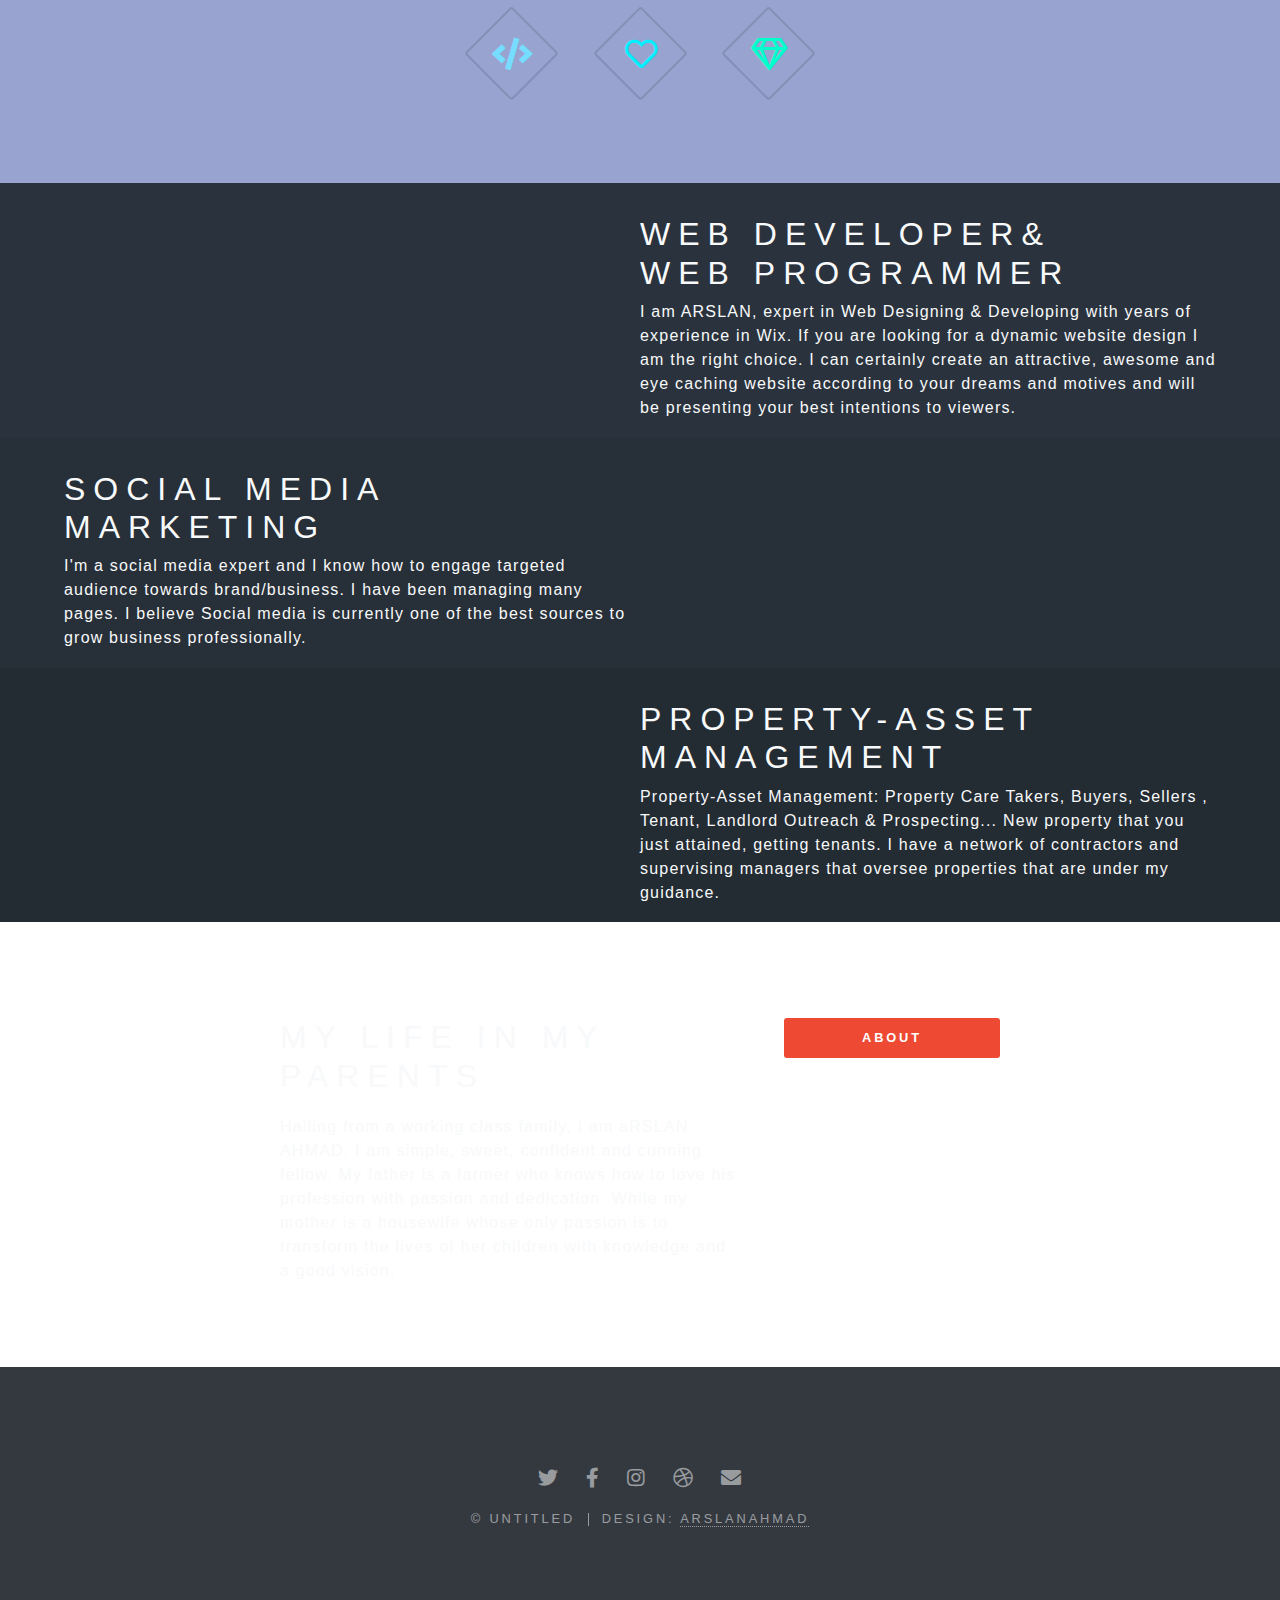
==== commit be61a0d0: "update index.html" ====
--- a/index.html
+++ b/index.html
@@ -23,7 +23,7 @@
 
 				<!-- Header -->
 					<header id="header" class="alt">
-						<h1><a href="index.html" class=" text-light" style="  text-decoration:none; margin-left:-30px;">ARSLAN </a></h1>
+						<h1><a href="index.html" class=" text-light" style="  text-decoration:none; margin-left:-40px;">ARSLAN </a></h1>
 						<nav id="nav">
 							<ul>
 								<li class="special">
@@ -42,7 +42,7 @@
 				<!-- Banner -->
 					<section id="banner">
 						<div class="inner">
-							<h2 class="text-light " style="font-size:50px; padding-left:-30px">ARSLAN AHMAD</h2>
+							<h2 class="text-light " style="font-size:50px; margin-left:-50px"><center>ARSLAN AHMAD</center></h2>
 							<p class="text-light mt-3" style="font-size:15px;">STUDENT (IMFORMATION TECHNOLOGY)<br />
 							FULL STACK WEB DEVELOPER<br />
 							WORK AT WAPWXP<br />
@@ -304,8 +304,8 @@
 					<footer id="footer">
 						<ul class="icons">
 							<li><a href="https://twitter.com/ArslanAzad0" class="icon brands fa-twitter"><span class="label">Twitter</span></a></li>
-							<li><a href="https://www.facebook.com/profile.php?id=100014050231134" class="icon brands fa-facebook-f"><span class="label">Facebook</span></a></li>
-							<li><a href="https://www.instagram.com/arslanazaad/" class="icon brands fa-instagram"><span class="label">Instagram</span></a></li>
+							<li><a href="https://www.facebook.com" class="icon brands fa-facebook-f"><span class="label">Facebook</span></a></li>
+							<li><a href="https://www.instagram.com/" class="icon brands fa-instagram"><span class="label">Instagram</span></a></li>
 							<li><a href="#" class="icon brands fa-dribbble"><span class="label">Dribbble</span></a></li>
 							<li><a href="#" class="icon solid fa-envelope"><span class="label">Email</span></a></li>
 						</ul>
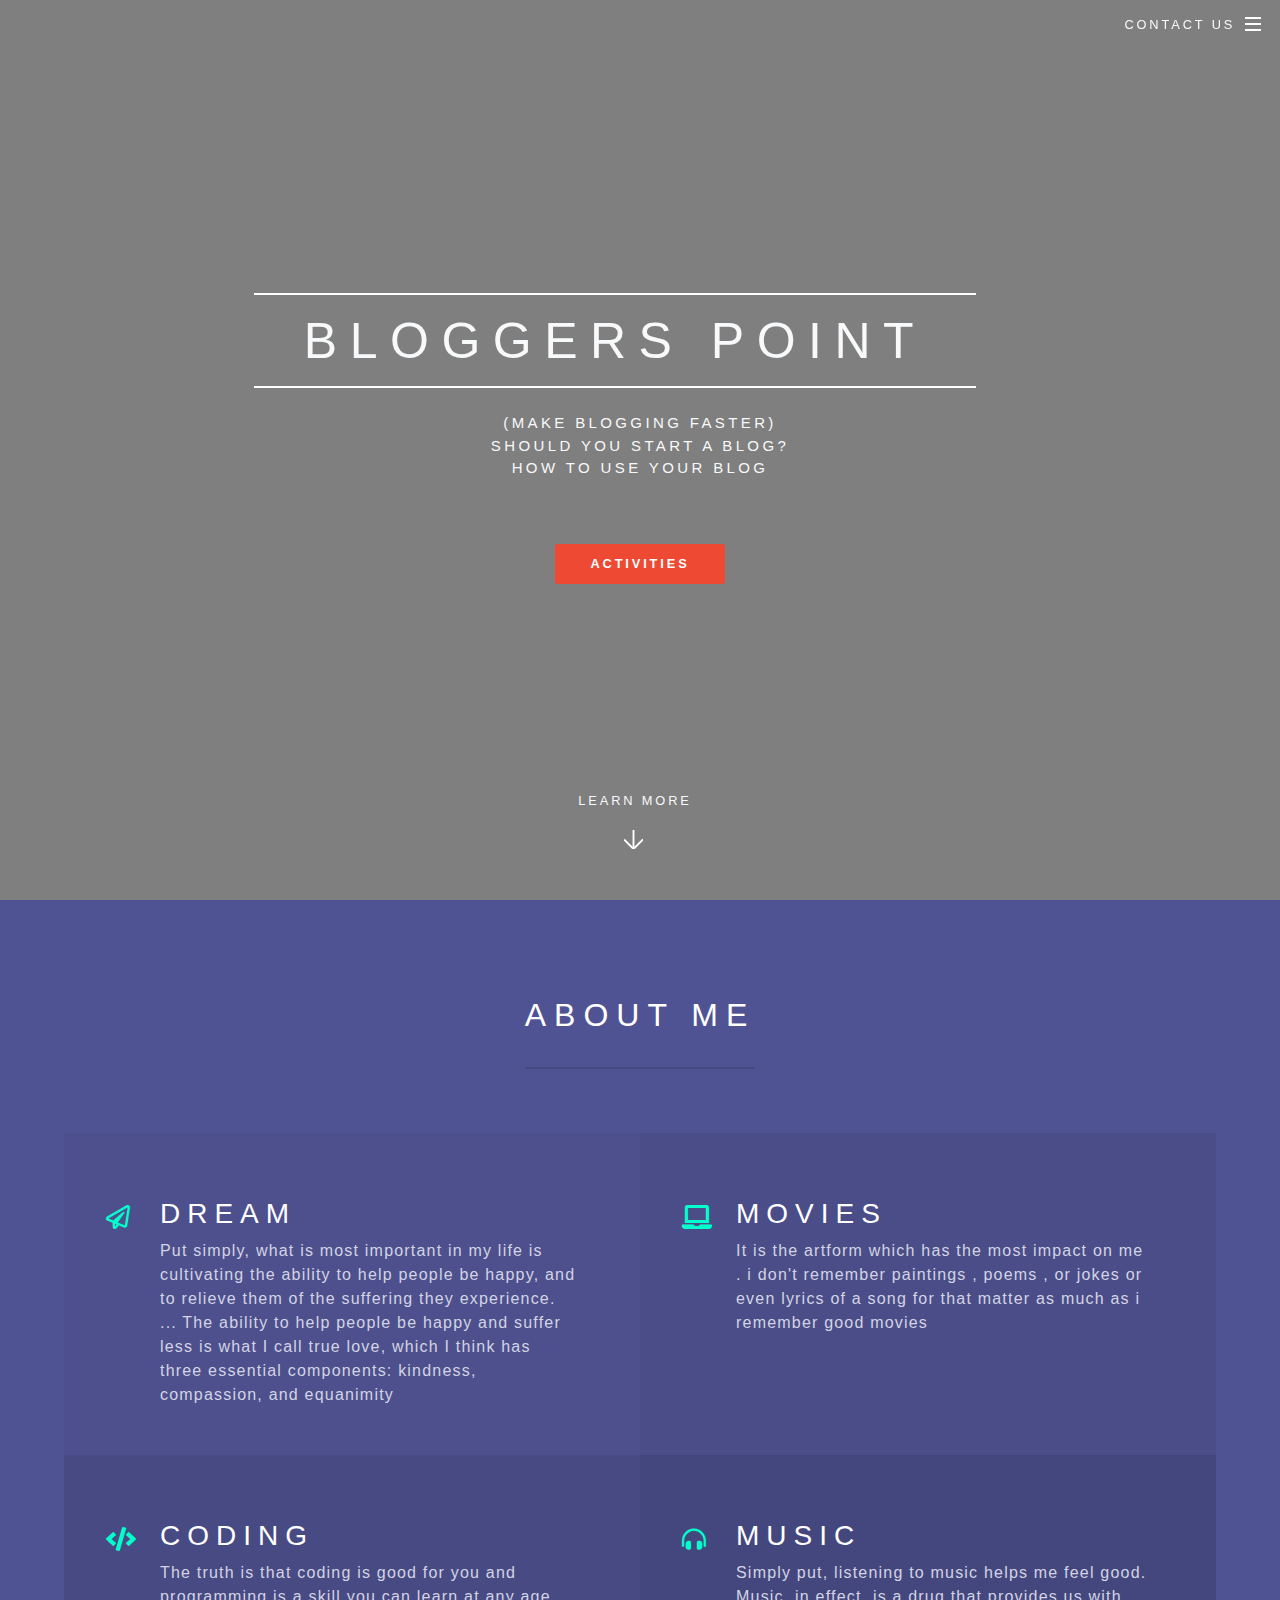
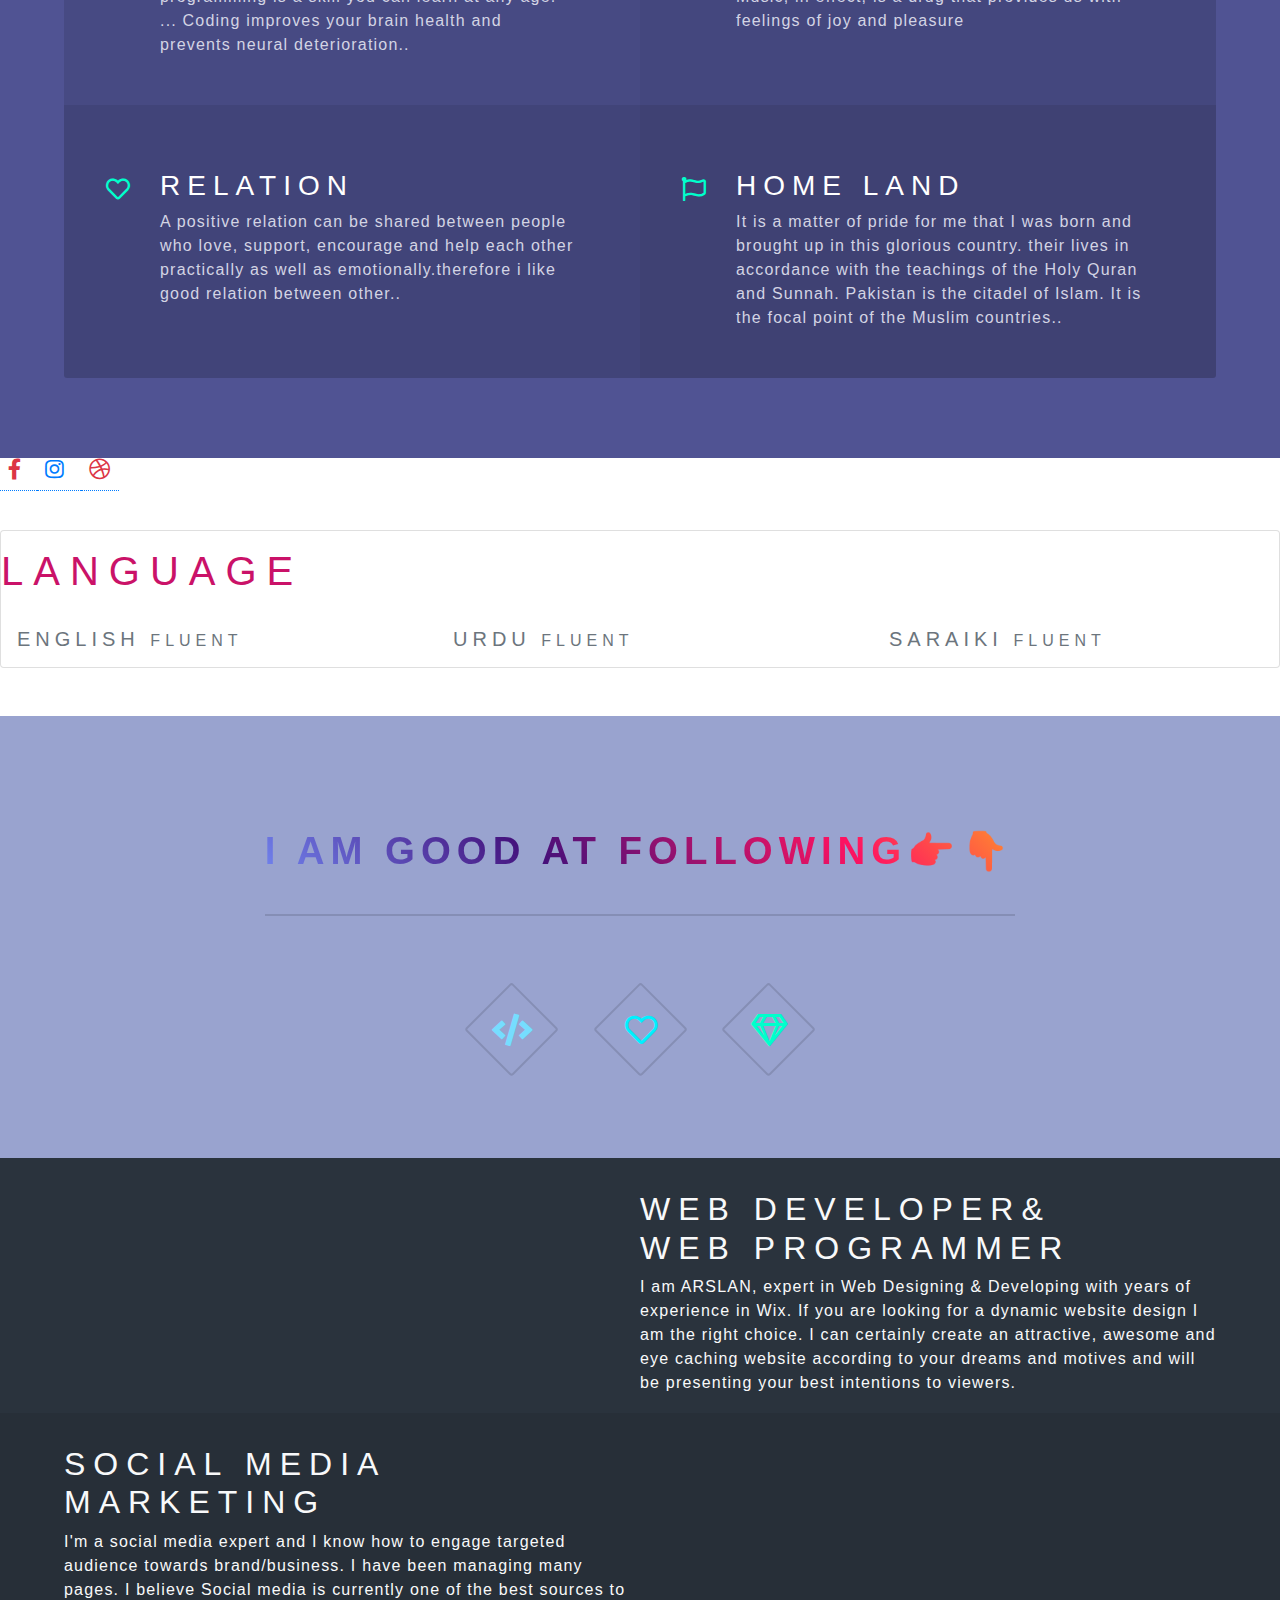
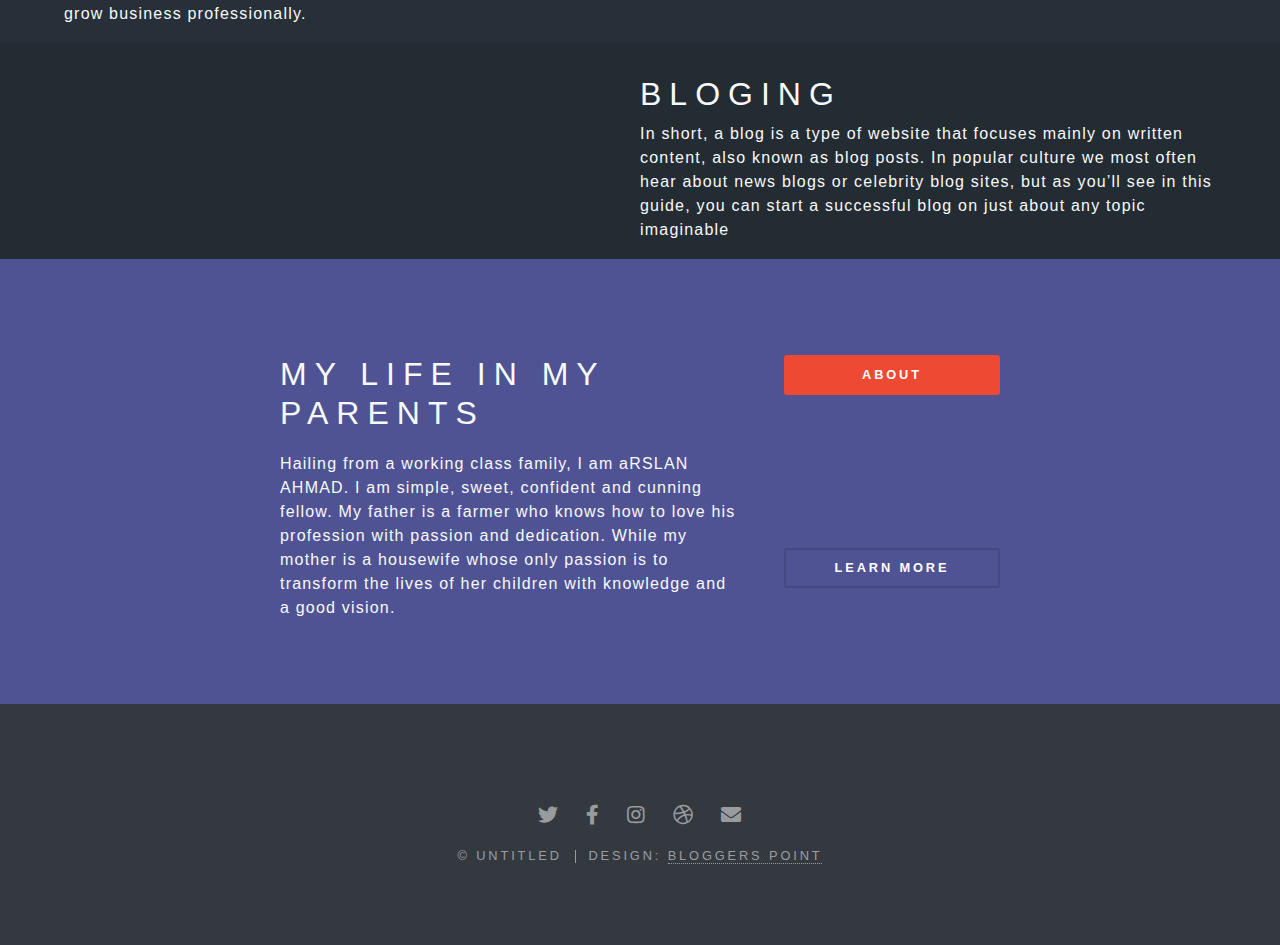
==== commit 3fc3e015: "index.html" ====
--- a/index.html
+++ b/index.html
@@ -42,10 +42,12 @@
 				<!-- Banner -->
 					<section id="banner">
 						<div class="inner">
-							<h2 class="text-light " style="font-size:50px; margin-left:-50px"><center>ARSLAN AHMAD</center></h2>
-							<p class="text-light mt-3" style="font-size:15px;">STUDENT (IMFORMATION TECHNOLOGY)<br />
-							FULL STACK WEB DEVELOPER<br />
-							WORK AT WAPWXP<br />
+							<h2 class="text-light " style="font-size:50px; margin-left:-50px"><center>BLOGGERS POINT</center></h2>
+							<p class="text-light mt-3" style="font-size:15px;">(Make Blogging Faster)<br />
+							Should you start a blog?
+								<br />
+								How To Use Your Blog
+							<br />
 							</p>
 							<ul class="actions special">
 								<li><a href="#one" class="button primary mt-5  " style="  text-decoration:none;">Activities</a></li>
@@ -95,81 +97,7 @@
 						</div>
 					</section>
 <!-- Section: Team v.1 -->
-<section class="team-section text-center my-5 ">
-
-  <!-- Section heading -->
-  <h2 class="h1-responsive font-weight-bold my-5 text-primary">EDUCATION</h2>
-  <!-- Section description -->
-  <p class=" w-responsive mx-auto mb-5 text-primary">  Education is the most powerful weapon which you can use to change the world.</br>
-	  An investment in knowledge pays the best interest.Education is the passport  to the future</br>
-                    , for tomorrow belongs to those who prepare for it today.
-   </p>
-<h3 class=" mb-5 text-primary">Places to Find My Growth</h3>
-  <!-- Grid row -->
-  <div class="row">
-
-    <!-- Grid column -->
-    <div class="col-lg-3 blue-text  col-md-6 mb-lg-0 mb-5">
-      <div class="avatar mx-auto">
-        <img src="images/sch.jpeg"  height="250px" weight="250px" class="rounded z-depth-1"
-          alt="Sample avatar">
-      </div>
-      <h5 class="font-weight-bold mt-4 mb-3 text-primary">MATRIC</h5>
-      <p class="text-uppercase text-primary"><strong class="text-primary"> FAisal Public Heigh School</strong></p>
-      <p class="text-primary">As i learned in a small independent school , My friends and my teachers worked closely with one
-	  another, support one another and learned from one another.
-       .</p>
-      <ul class="list-unstyled mb-0">
-        <!-- Facebook -->
-        <a class="p-2 fa-lg fb-ic" href="#"> 
-          <i class="fab fa-facebook-f text-danger"> </i>
-        </a>
-        <!-- Twitter -->
-        <a class="p-2 fa-lg tw-ic" href="#">
-          <i class="fab fa-twitter blue-text"> </i>
-        </a>
-        <!-- Instagram -->
-        <a class="p-2 fa-lg ins-ic" href="#">
-          <i class="fab fa-instagram text-danger"> </i>
-        </a>
-      </ul>
-    </div>
-    <!-- Grid column -->
-
-    <!-- Grid column -->
-    <div class="col-lg-3 col-md-6 mb-lg-0 mb-5">
-      <div class="avatar mx-auto">
-        <img src="images/sch.jpeg"  height="250px" weight="250px" class="rounded z-depth-1"
-          alt="Sample avatar">
-      </div>
-      <h5 class="font-weight-bold mt-4 mb-3 text-primary">INTERMEDIATE</h5>
-      <p class="text-uppercase text-primary"><strong class="text-primary">POST GRADUATE COLLEGE </strong></p>
-      <p class="text-primary">My college life is a master blend of happiness, enjoyment greater sense of responsibility and hard work.
-I cannot forget my college Teachers and friends.</p>
-      <ul class="list-unstyled mb-0">
-        <!-- Facebook -->
-        <a class="p-2 fa-lg fb-ic" href="#">
-          <i class="fab fa-facebook-f blue-text"> </i>
-        </a>
-        <!-- Instagram -->
-        <a class="p-2 fa-lg ins-ic" href="#">
-          <i class="fab fa-instagram blue-text"> </i>
-        </a>
-      </ul>
-    </div>
-    <!-- Grid column -->
-
-    <!-- Grid column -->
-    <div class="col-lg-3 col-md-6 mb-md-0 mb-5">
-      <div class="avatar mx-auto">
-        <img src="images/sch.jpeg"  height="250px" weight="150px" class="rounded- z-depth-1"
-          alt="Sample avatar">
-      </div>
-      <h5 class="font-weight-bold mt-4 mb-3 text-primary">GRADUATION</h5>
-      <p class="text-uppercase text-primary">Government College University</p>
-      <p class="text-primary">My Universty life is full of  Happiness, Enjoyment and fun.
-Universty life is not only study .it about to learn the reality of life
-and I learned how to relate with people.</p>
+
       <ul class="list-unstyled mb-0">
         <!-- Facebook -->
         <a class="p-2 fa-lg fb-ic" href="#">
@@ -187,29 +115,7 @@
     </div>
     <!-- Grid column -->
 
-    <!-- Grid column -->
-    <div class="col-lg-3 col-md-6">
-      <div class="avatar mx-auto">
-        <img src="images/ex.jpg" height="250px"		class="rounded z-depth-1"
-          alt="Sample avatar">
-      </div>
-      <h5 class="font-weight-bold mt-4 mb-3 text-primary">WORK</h5>
-      <p class="text-uppercase text-primary">EXPRSOL $ WAPEXP</p>
-      <p class="text-primary">I learned digital technologes skill.
-and  i help the people in technologies fields .
-I wana to improve ourself therefore i work at Exprsol and<br> Wapexp.</p>
-      <ul class="list-unstyled mb-0">
-        <!-- Facebook -->
-        <a class="p-2 fa-lg fb-ic" href="#">
-          <i class="fab fa-facebook-f blue-text"> </i>
-        </a>
-        <!-- Github -->
-        <a class="p-2 fa-lg ins-ic" href="#">
-          <i class="fab fa-github blue-text"> </i>
-        </a>
-      </ul>
-    </div>
-    <!-- Grid column -->
+   
 
   </div>
   <!-- Grid row -->
@@ -277,16 +183,15 @@
 						</section>
 						<section class="spotlight">
 							<div class="image"><img src="images/pro.jpeg" alt="" /></div><div class="content">
-								<h2 class="text-light">Property-Asset<br />
-								Management</h2>
-								<p class="text-light">Property-Asset Management: Property Care Takers, Buyers, Sellers , Tenant, Landlord Outreach & Prospecting... New property that you just attained, getting tenants. I have a network of contractors and
-								supervising managers that oversee properties that are under my guidance.</p>
+								<h2 class="text-light">Bloging<br />
+								</h2>
+								<p class="text-light">In short, a blog is a type of website that focuses mainly on written content, also known as blog posts. In popular culture we most often hear about news blogs or celebrity blog sites, 
+									but as you’ll see in this guide, you can start a successful blog on just about any topic imaginable</p>
 							</div>
 						</section>
 					</section>
 
-				<!-- CTA -->
-					<section id="cta" class="wrapper style4">
+				<section id="cta" class="wrapper style3">
 						<div class="inner">
 							<header>
 								<h2 class="text-light pb-3">MY LIFE IN my PARENTS</h2>
@@ -303,14 +208,14 @@
 				<!-- Footer -->
 					<footer id="footer">
 						<ul class="icons">
-							<li><a href="https://twitter.com/ArslanAzad0" class="icon brands fa-twitter"><span class="label">Twitter</span></a></li>
-							<li><a href="https://www.facebook.com" class="icon brands fa-facebook-f"><span class="label">Facebook</span></a></li>
-							<li><a href="https://www.instagram.com/" class="icon brands fa-instagram"><span class="label">Instagram</span></a></li>
+							<li><a href="https://twitter.com" class="icon brands fa-twitter"><span class="label">Twitter</span></a></li>
+							<li><a href="https://" class="icon brands fa-facebook-f"><span class="label">Facebook</span></a></li>
+							<li><a href="https://www" class="icon brands fa-instagram"><span class="label">Instagram</span></a></li>
 							<li><a href="#" class="icon brands fa-dribbble"><span class="label">Dribbble</span></a></li>
 							<li><a href="#" class="icon solid fa-envelope"><span class="label">Email</span></a></li>
 						</ul>
 						<ul class="copyright">
-							<li>&copy; Untitled</li><li>Design: <a href="">aRSLANAHMAD</a></li>
+							<li>&copy; Untitled</li><li>Design: <a href="">BLOGGERS POINT</a></li>
 						</ul>
 					</footer>
 
@@ -327,3 +232,26 @@
 
 	</body>
 </html>
+
+
+
+
+
+
+
+
+
+
+
+
+
+
+
+
+
+
+
+
+
+
+
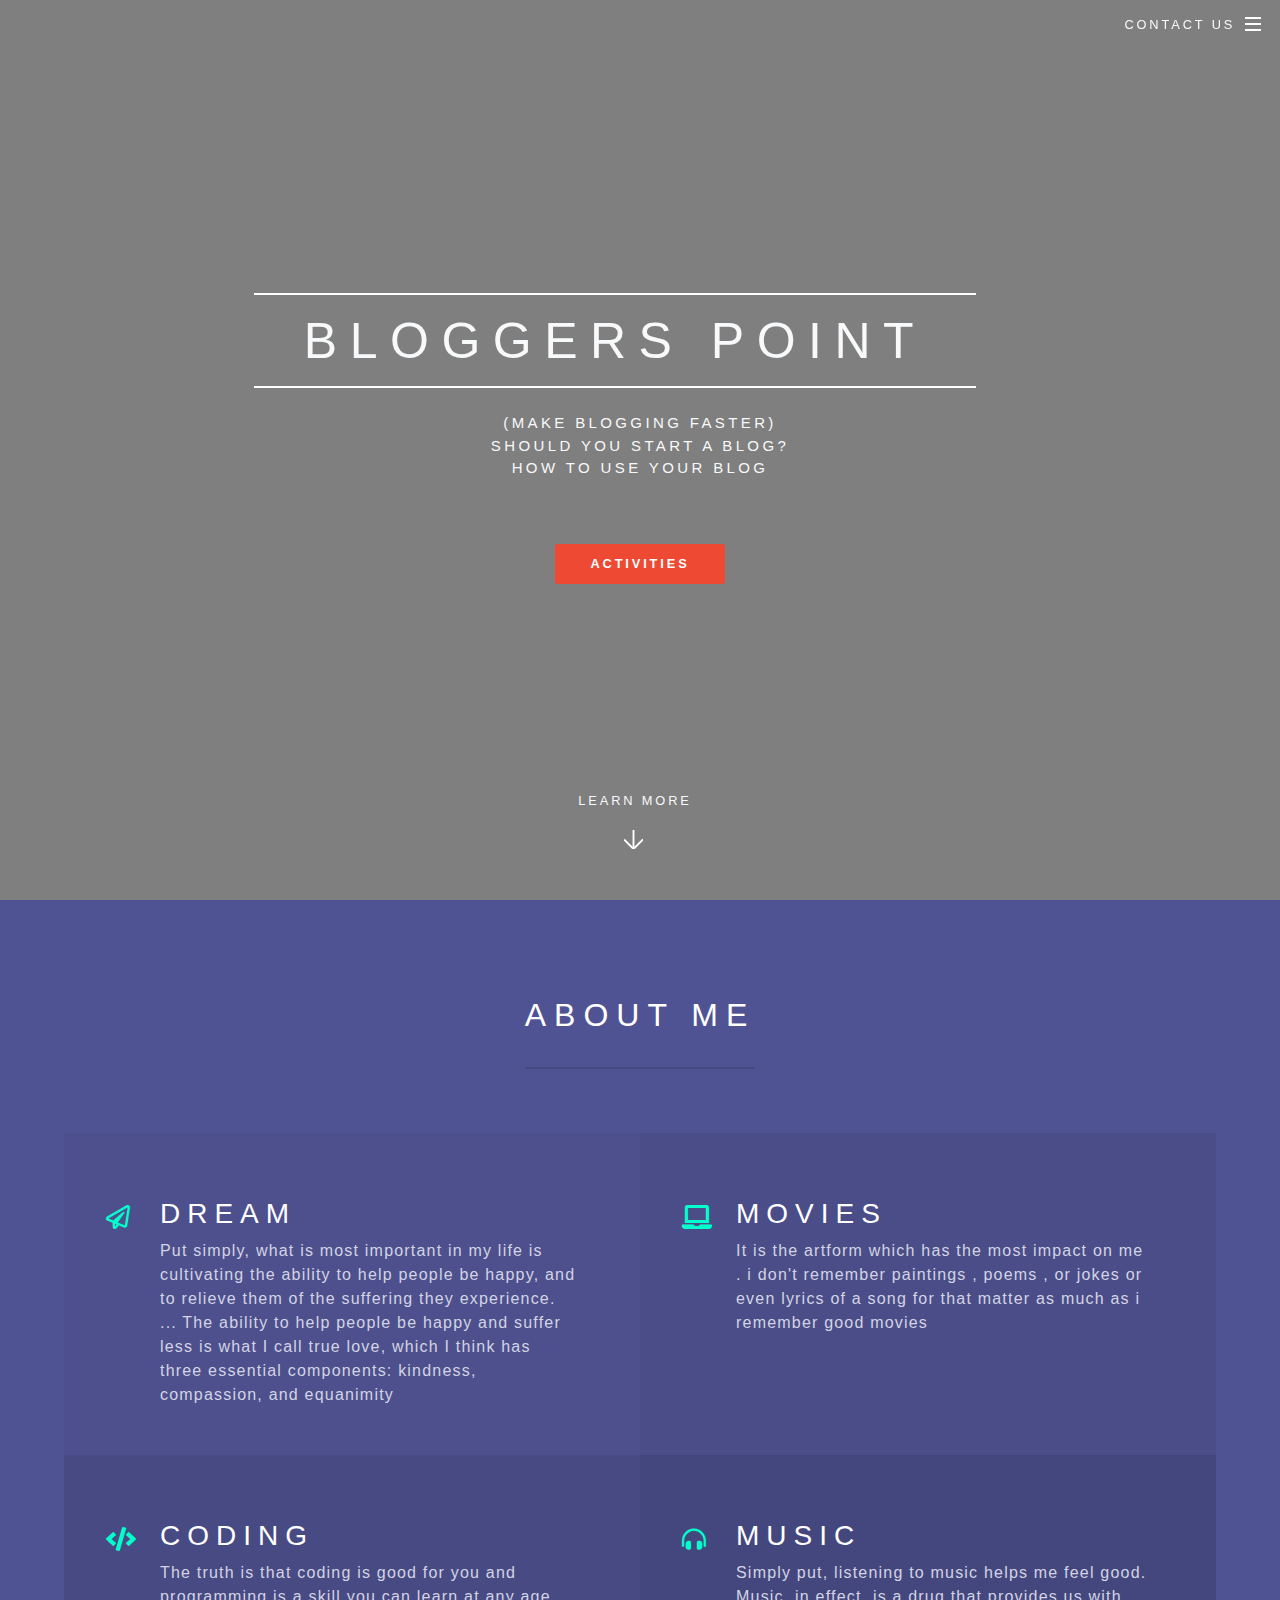
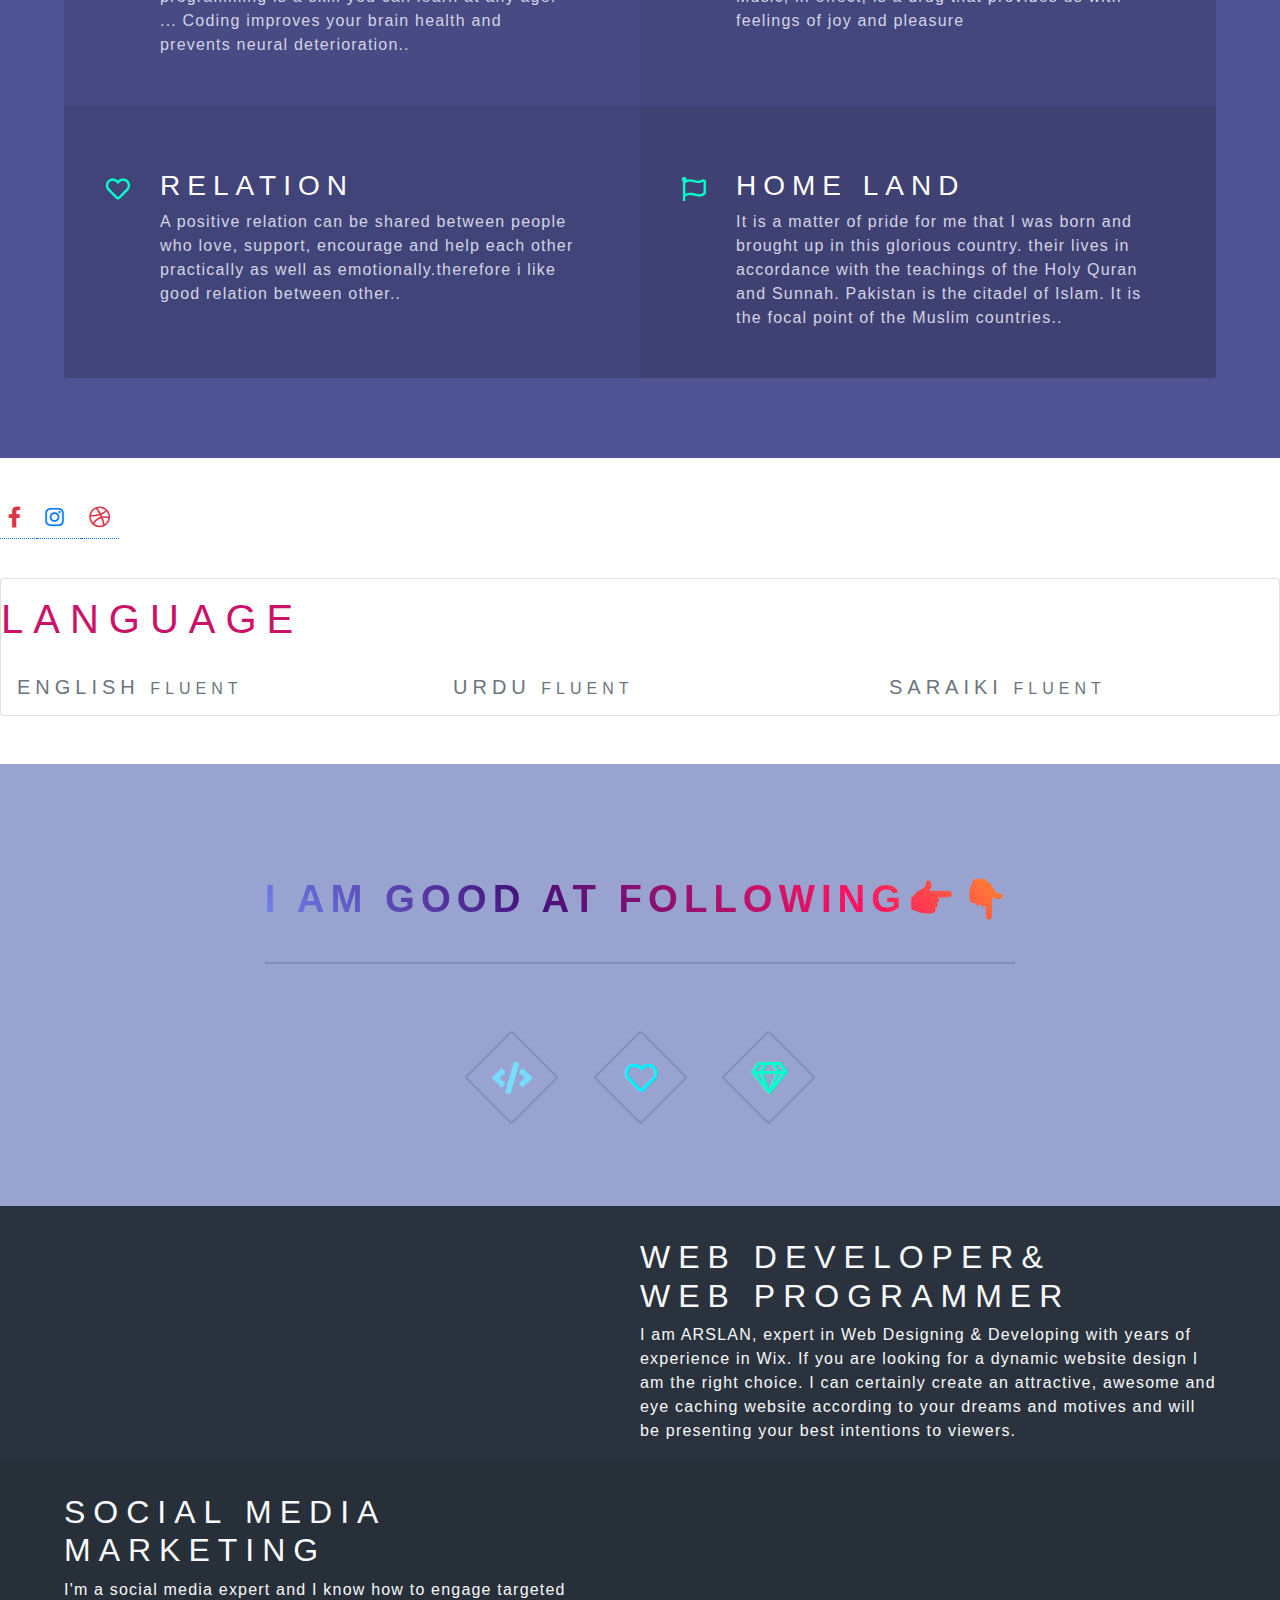
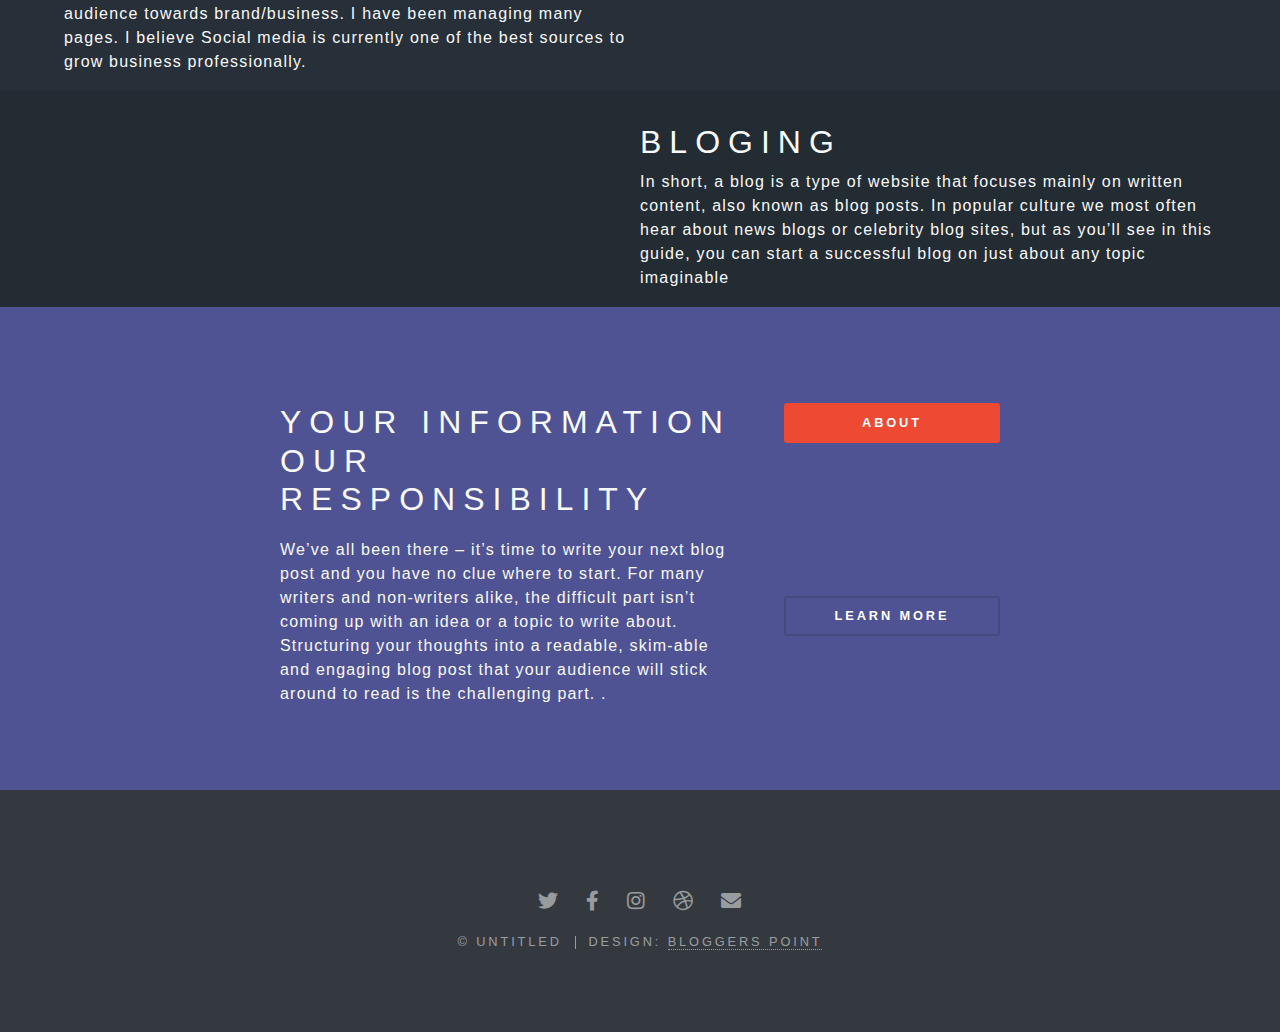
==== commit f957cf24: "update index.html" ====
--- a/index.html
+++ b/index.html
@@ -97,7 +97,8 @@
 						</div>
 					</section>
 <!-- Section: Team v.1 -->
-
+		</br>
+</br>
       <ul class="list-unstyled mb-0">
         <!-- Facebook -->
         <a class="p-2 fa-lg fb-ic" href="#">
@@ -194,9 +195,11 @@
 				<section id="cta" class="wrapper style3">
 						<div class="inner">
 							<header>
-								<h2 class="text-light pb-3">MY LIFE IN my PARENTS</h2>
-								<p class="text-light">Hailing from a working class family, I am aRSLAN AHMAD. I am simple, sweet, confident and cunning fellow. My father is a farmer who knows how to love his profession with passion and dedication. While my mother is a housewife
-								whose only passion is to transform the lives of her children with knowledge and a good vision.</p>
+								<h2 class="text-light pb-3">Your Information<br>Our Responsibility </h2>
+								<p class="text-light">We’ve all been there – it’s time to write your next blog post and you have no clue where to start.
+									For many writers and non-writers alike, the difficult part isn’t coming up with an idea or a topic to write about. Structuring your thoughts into a readable,
+									skim-able and engaging blog post that your audience will stick around to read is the challenging part.
+								.</p>
 							</header>
 							<ul class="actions stacked">
 								<li><a href="#three" class="button fit primary" class="text-light" style="  text-decoration:none;">ABOUT</a></li>
